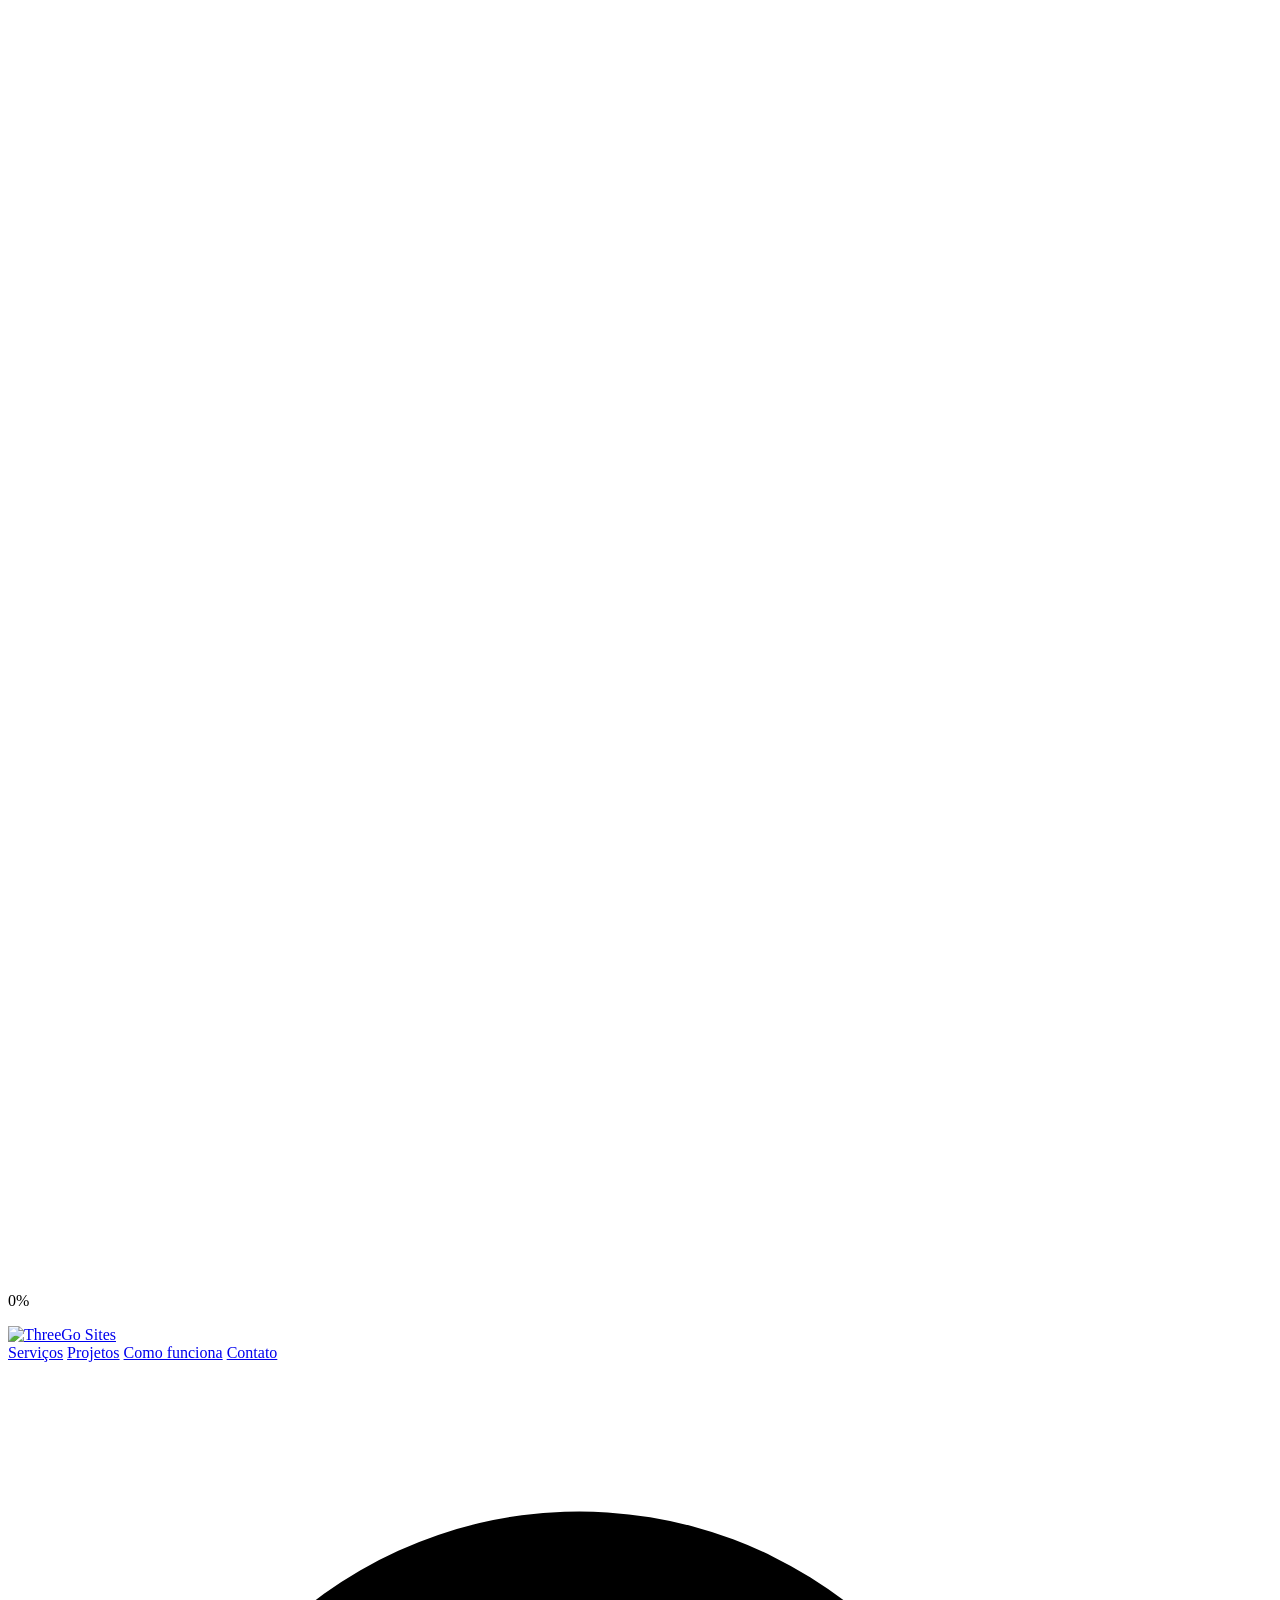
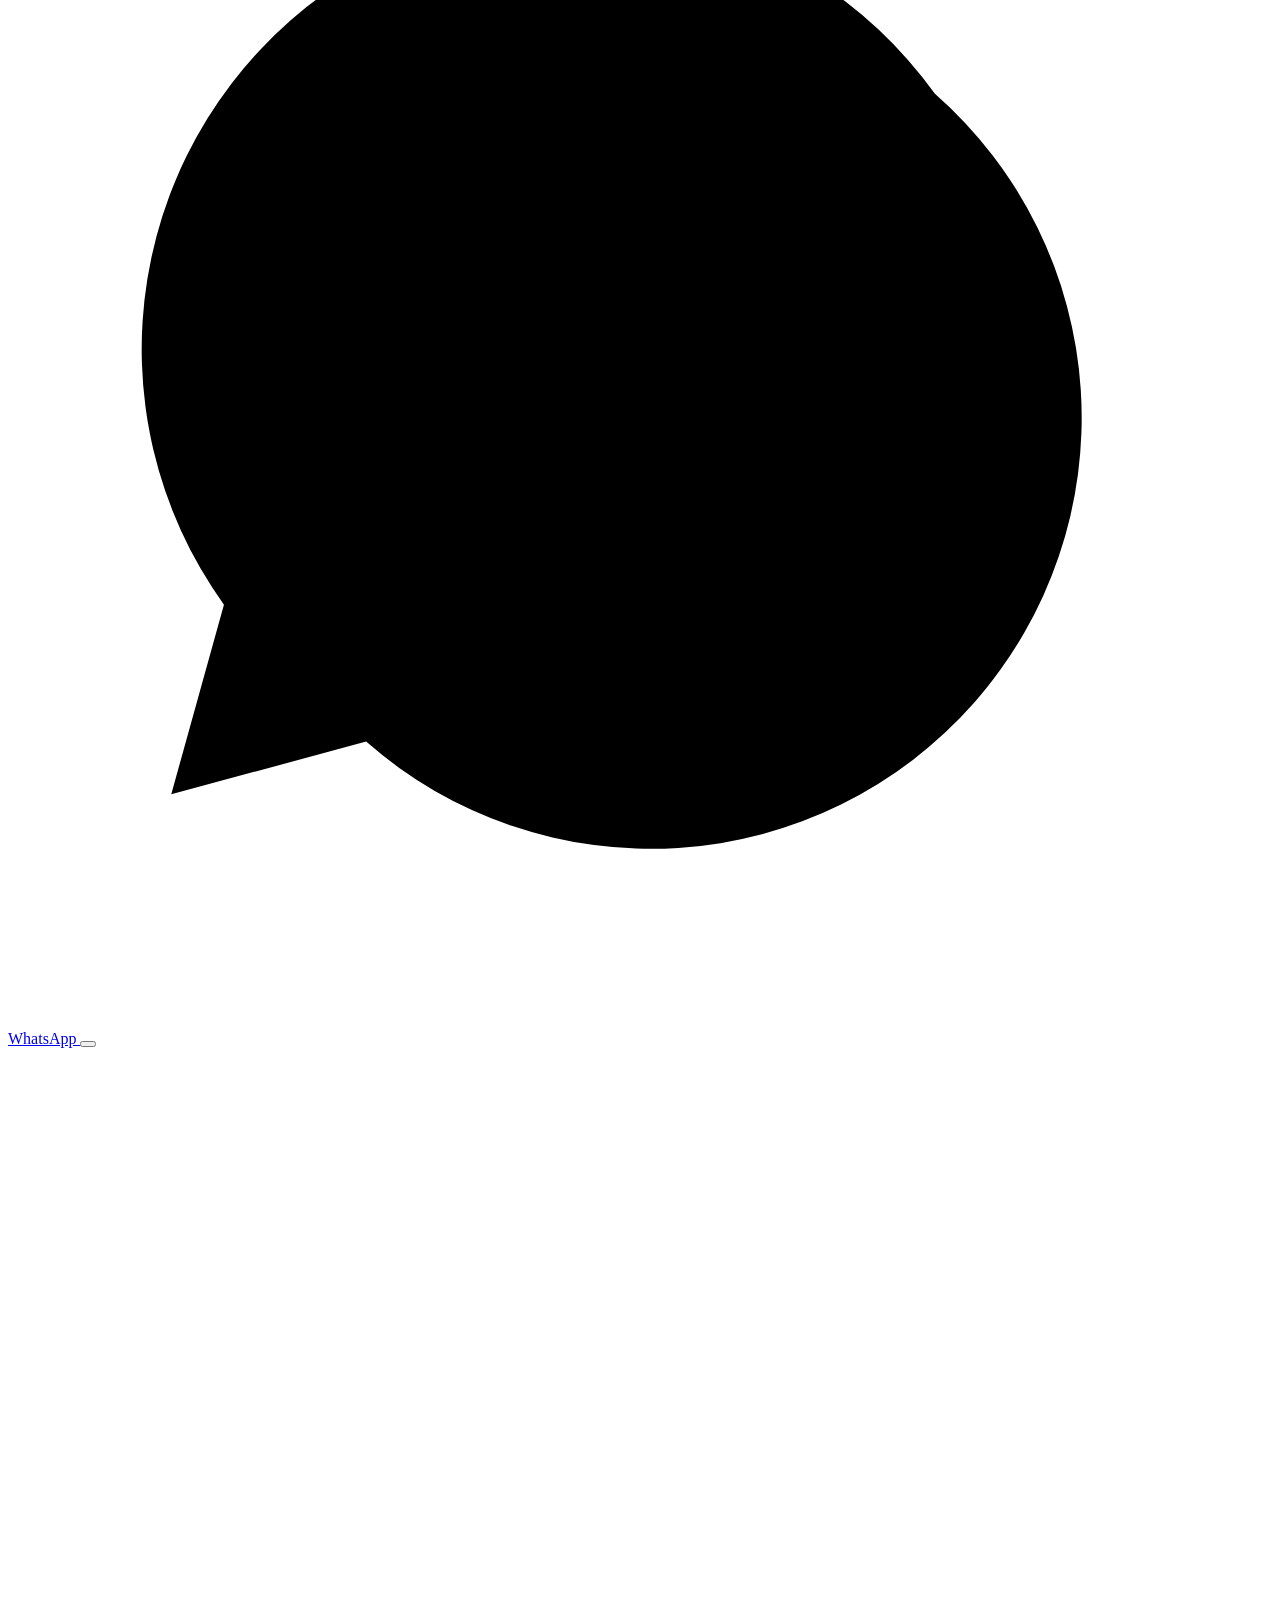
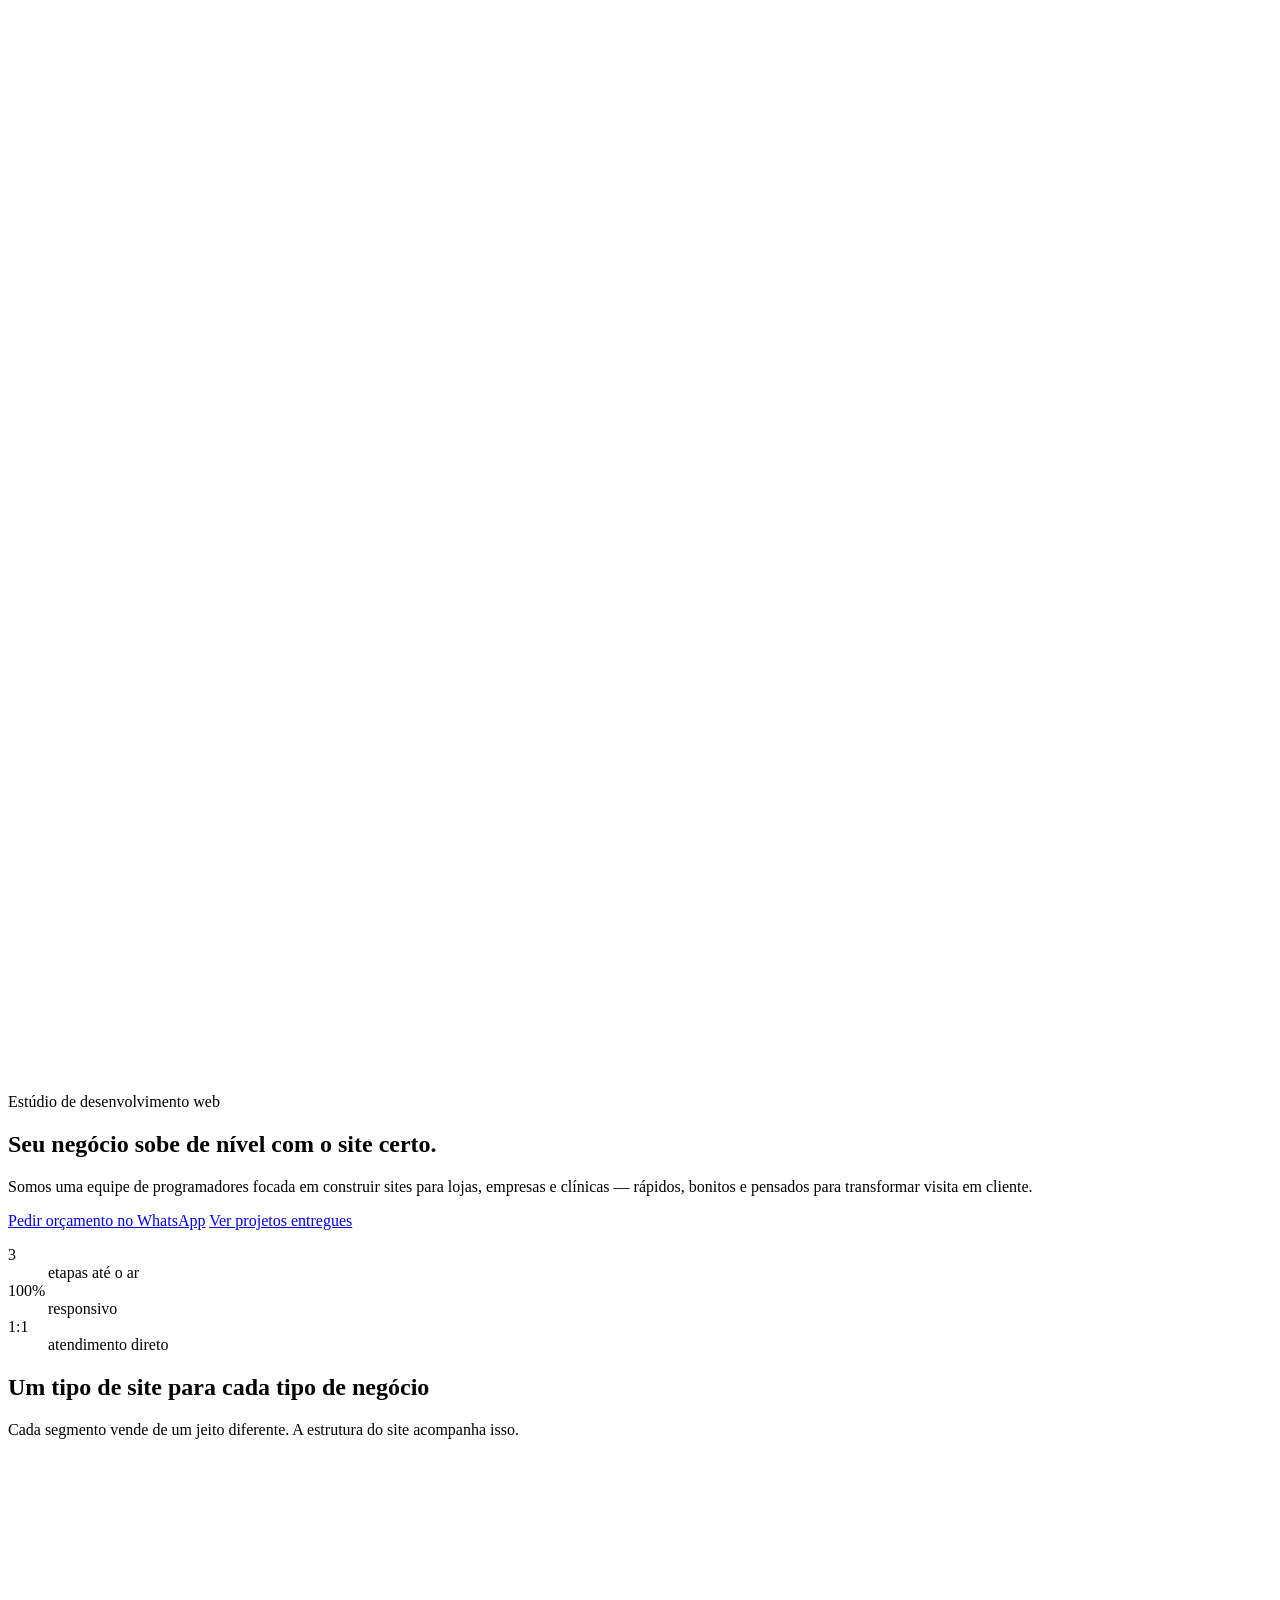
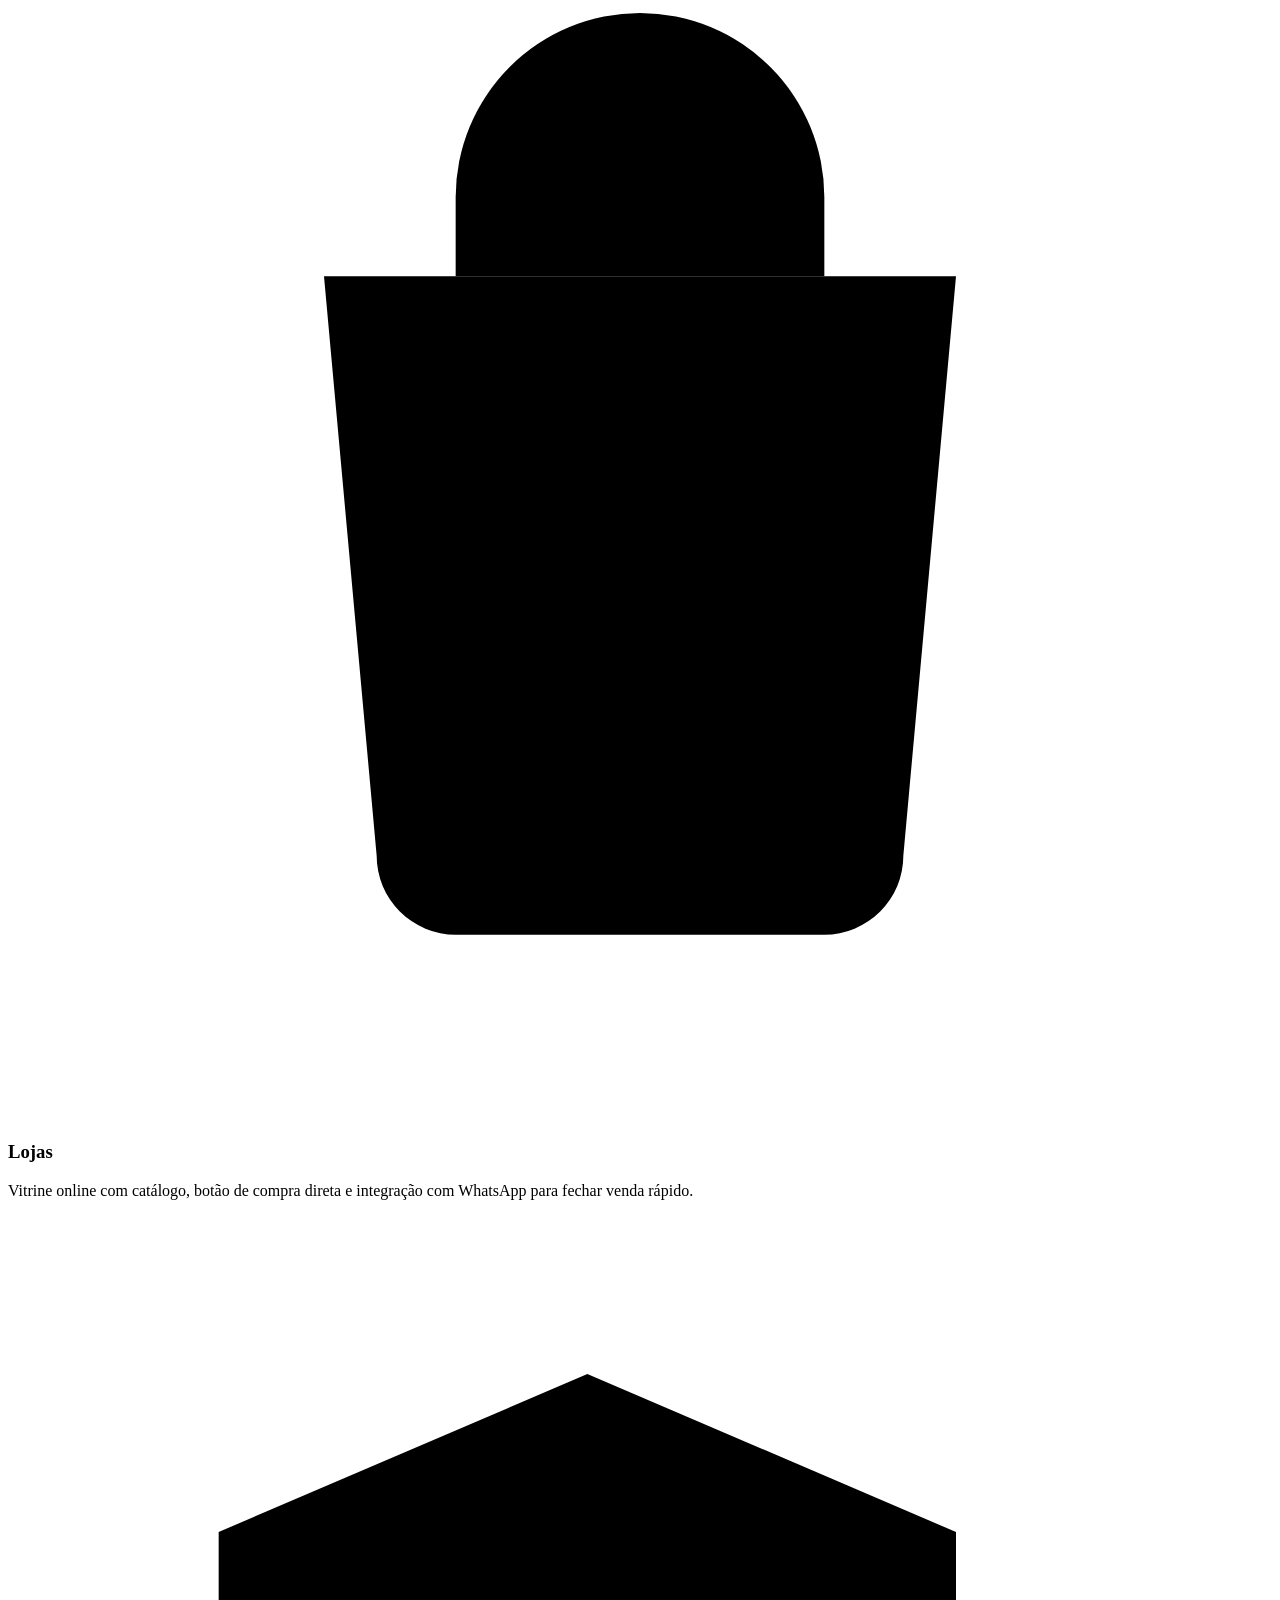
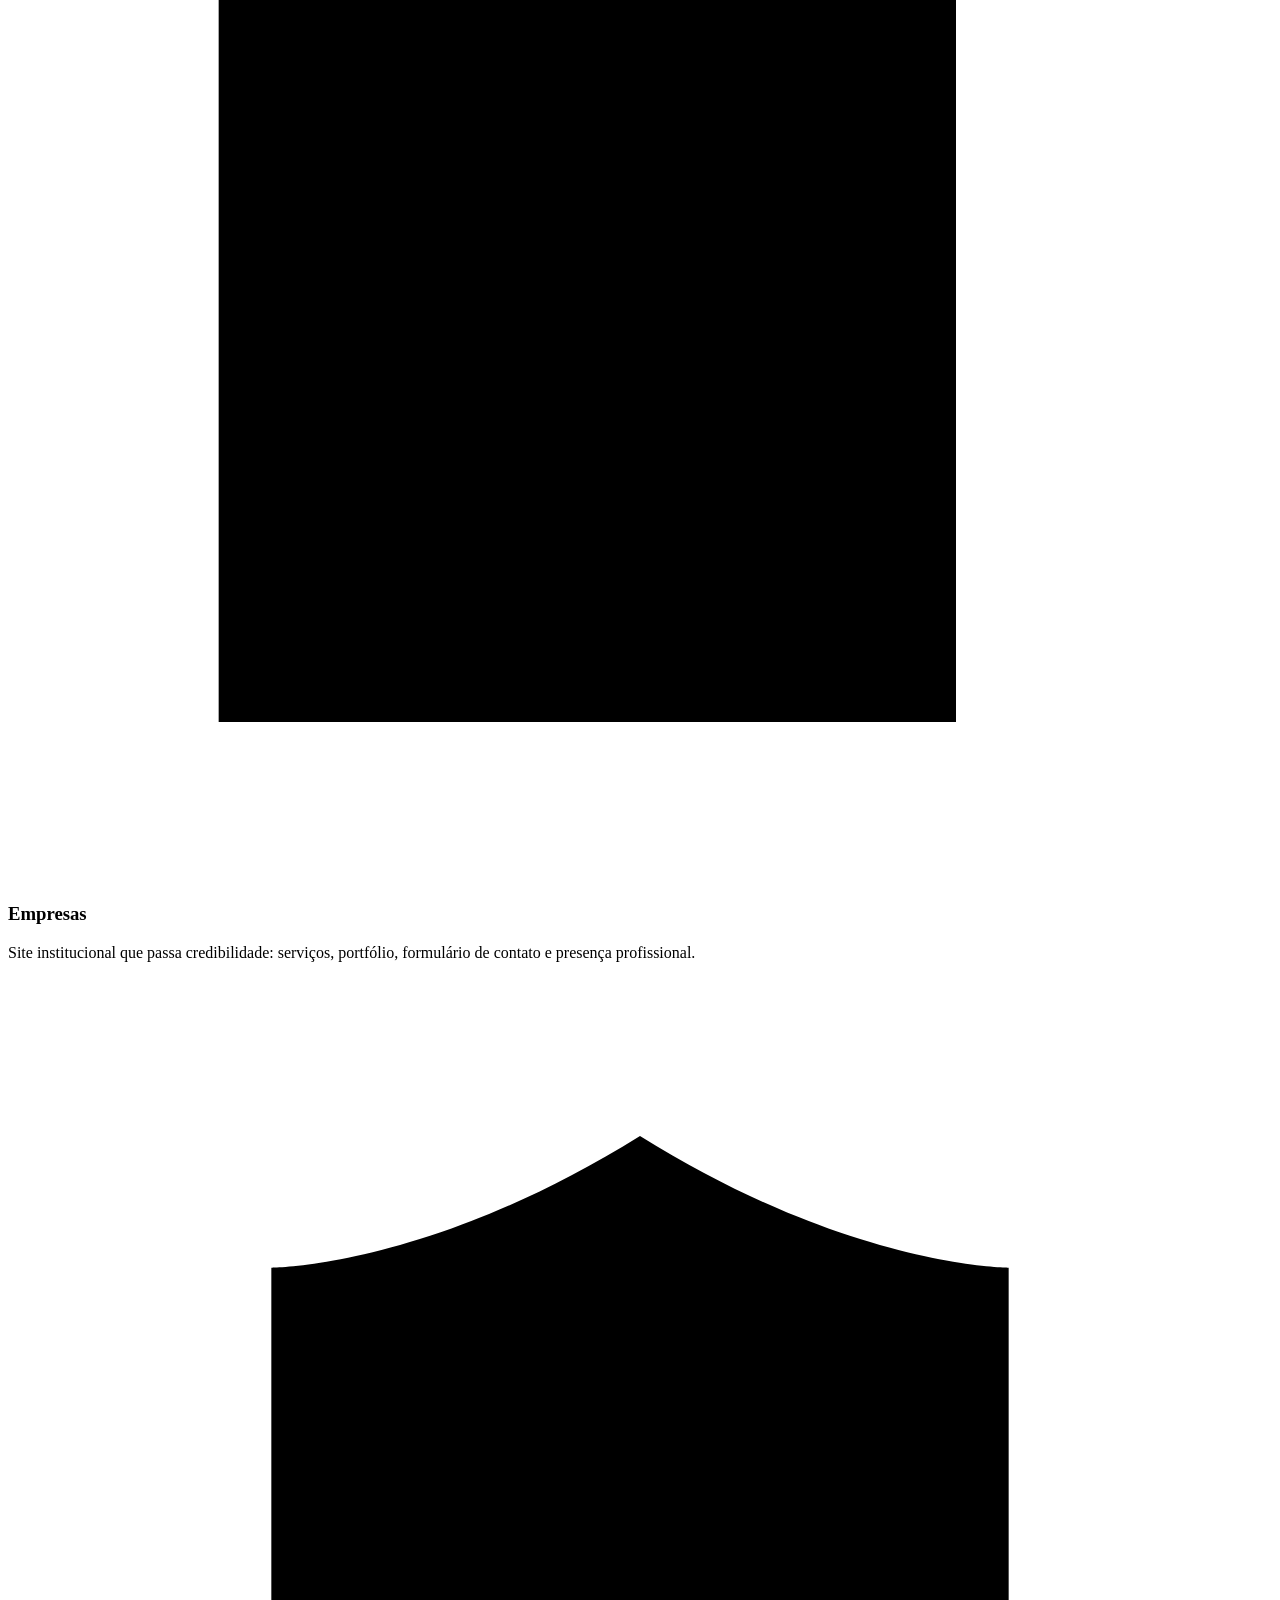
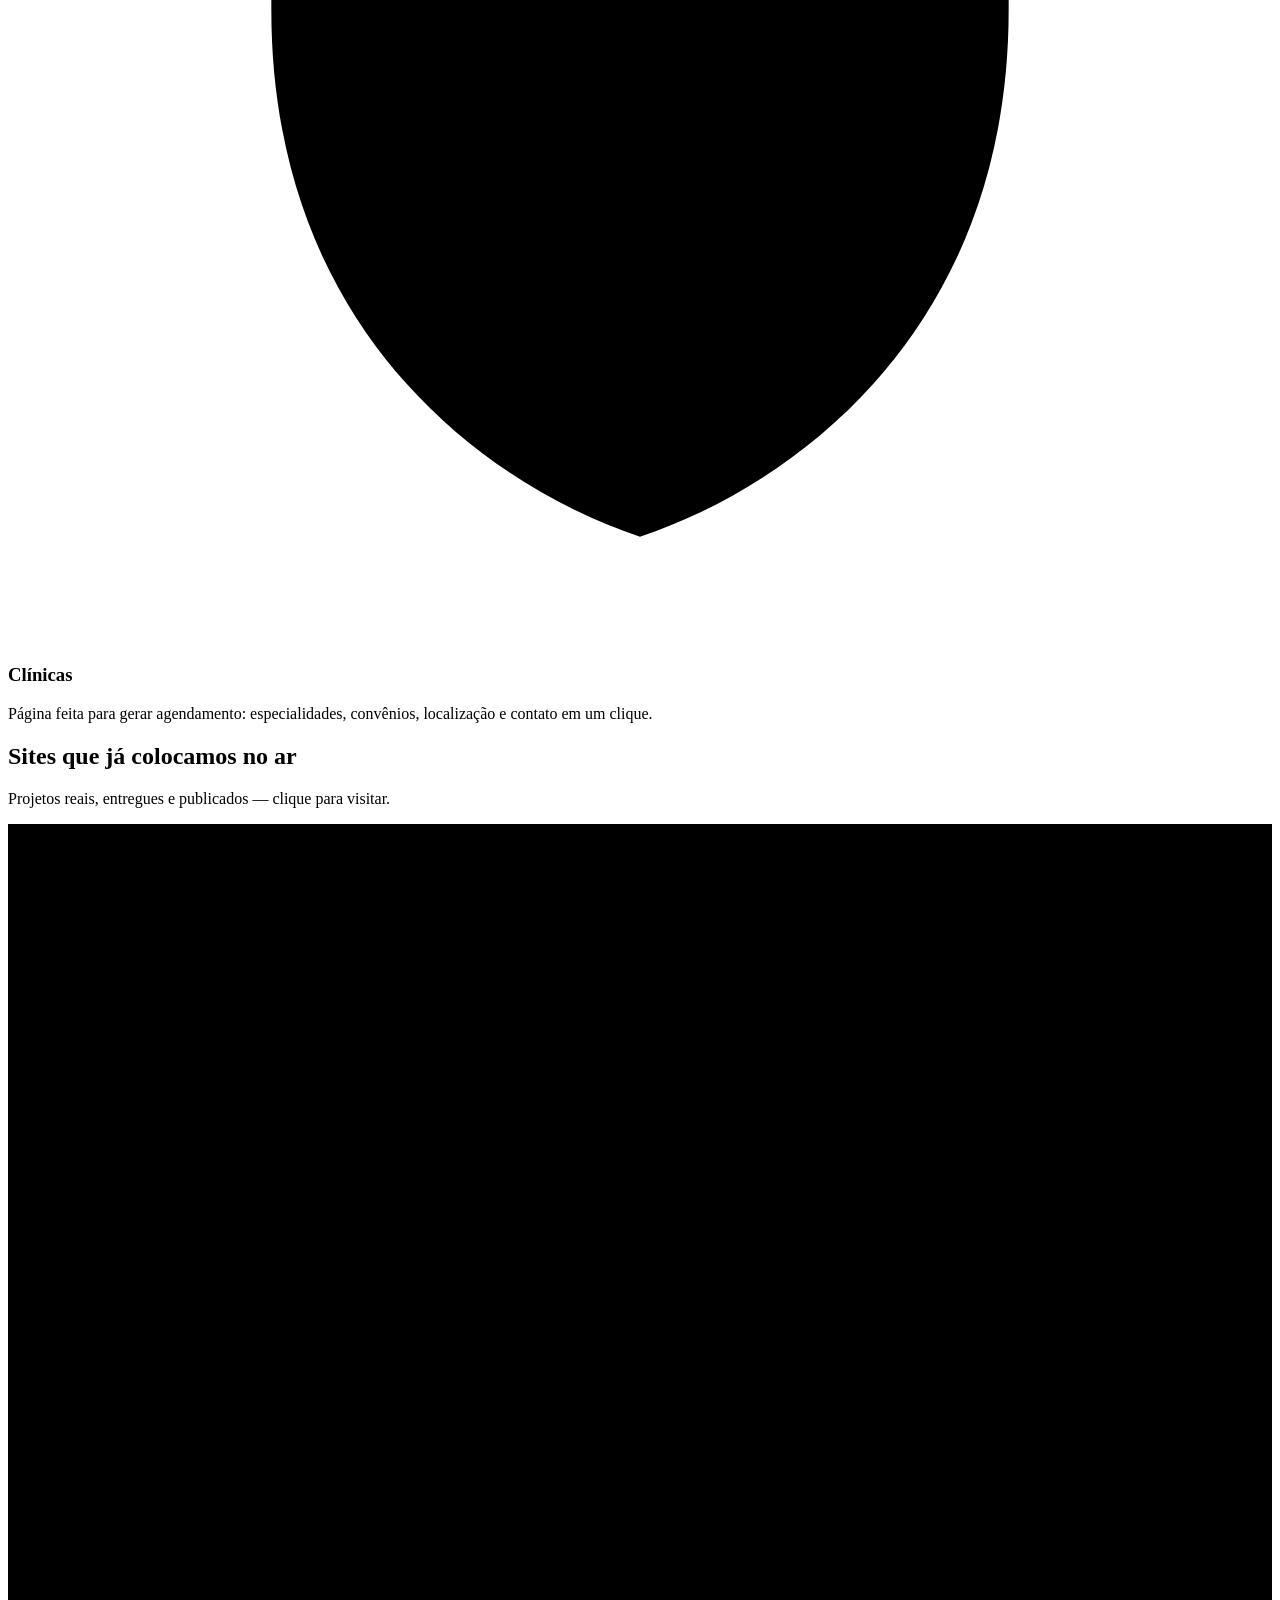
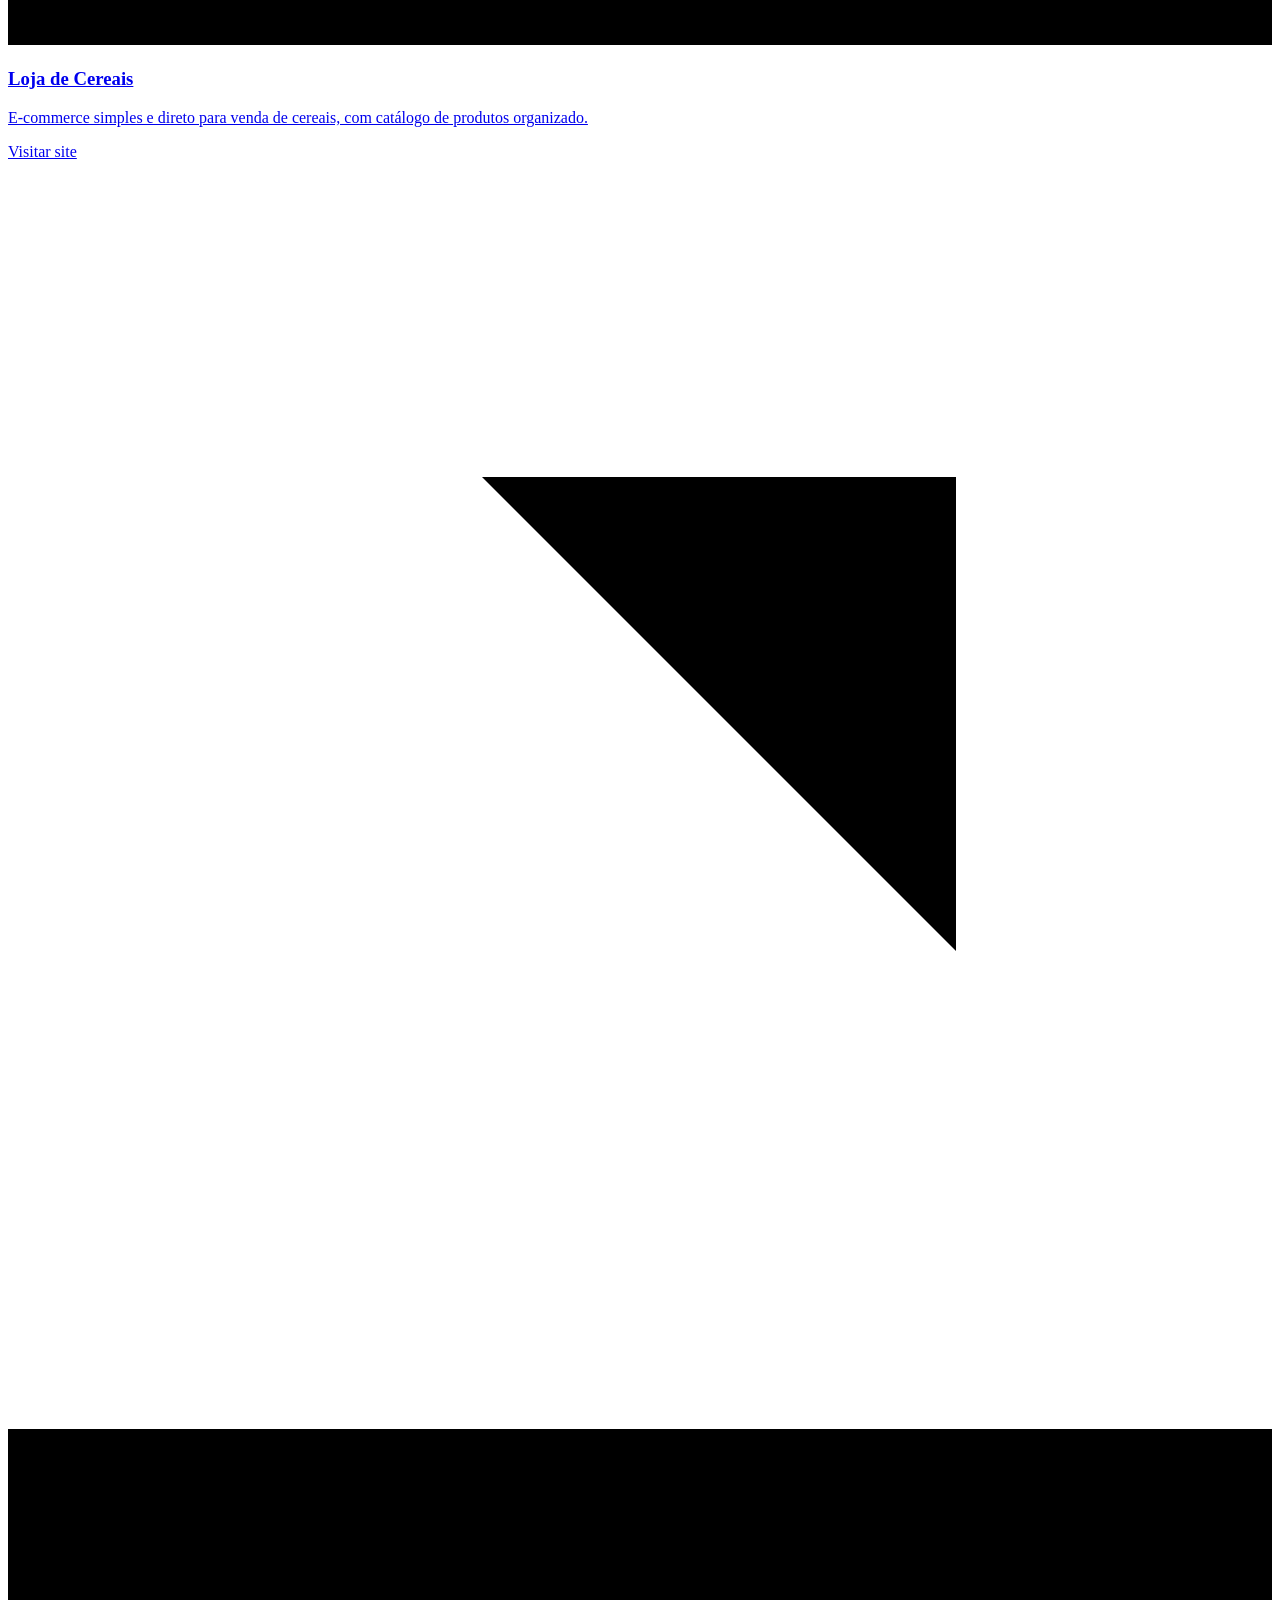
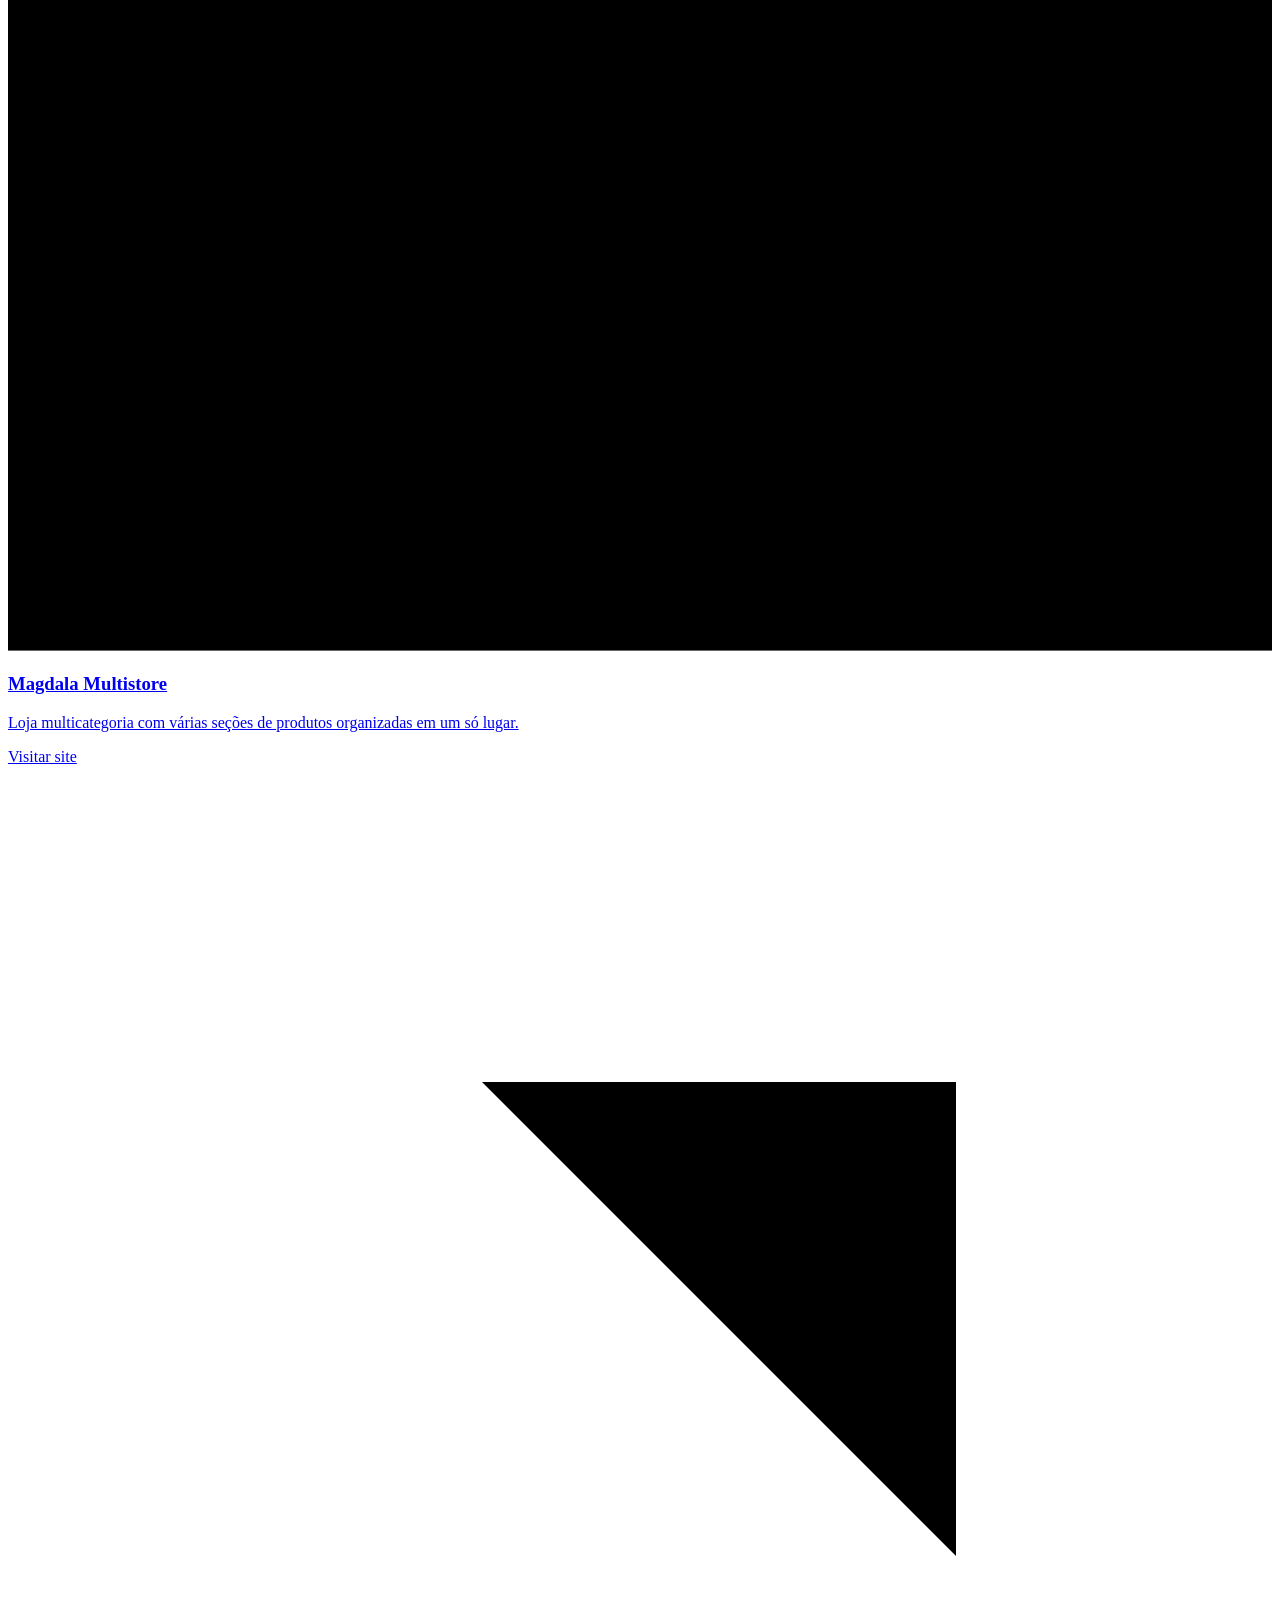
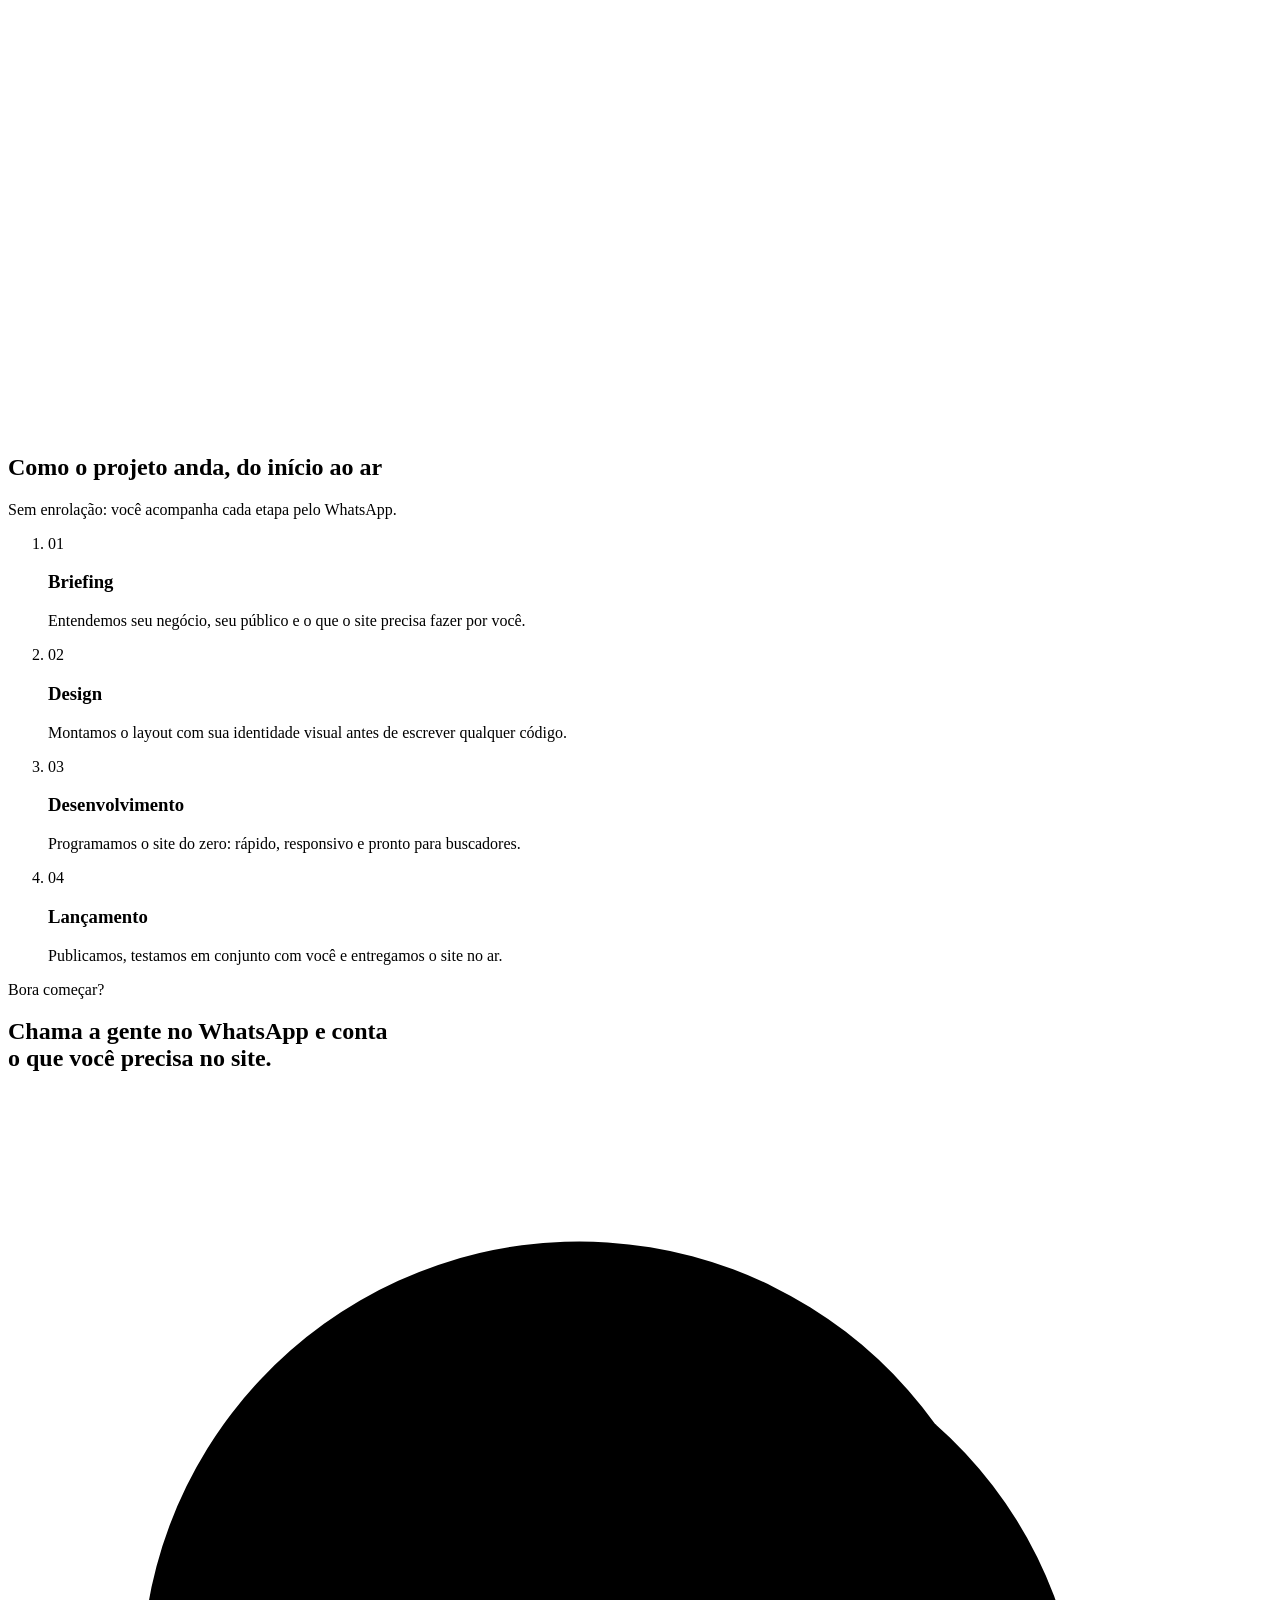
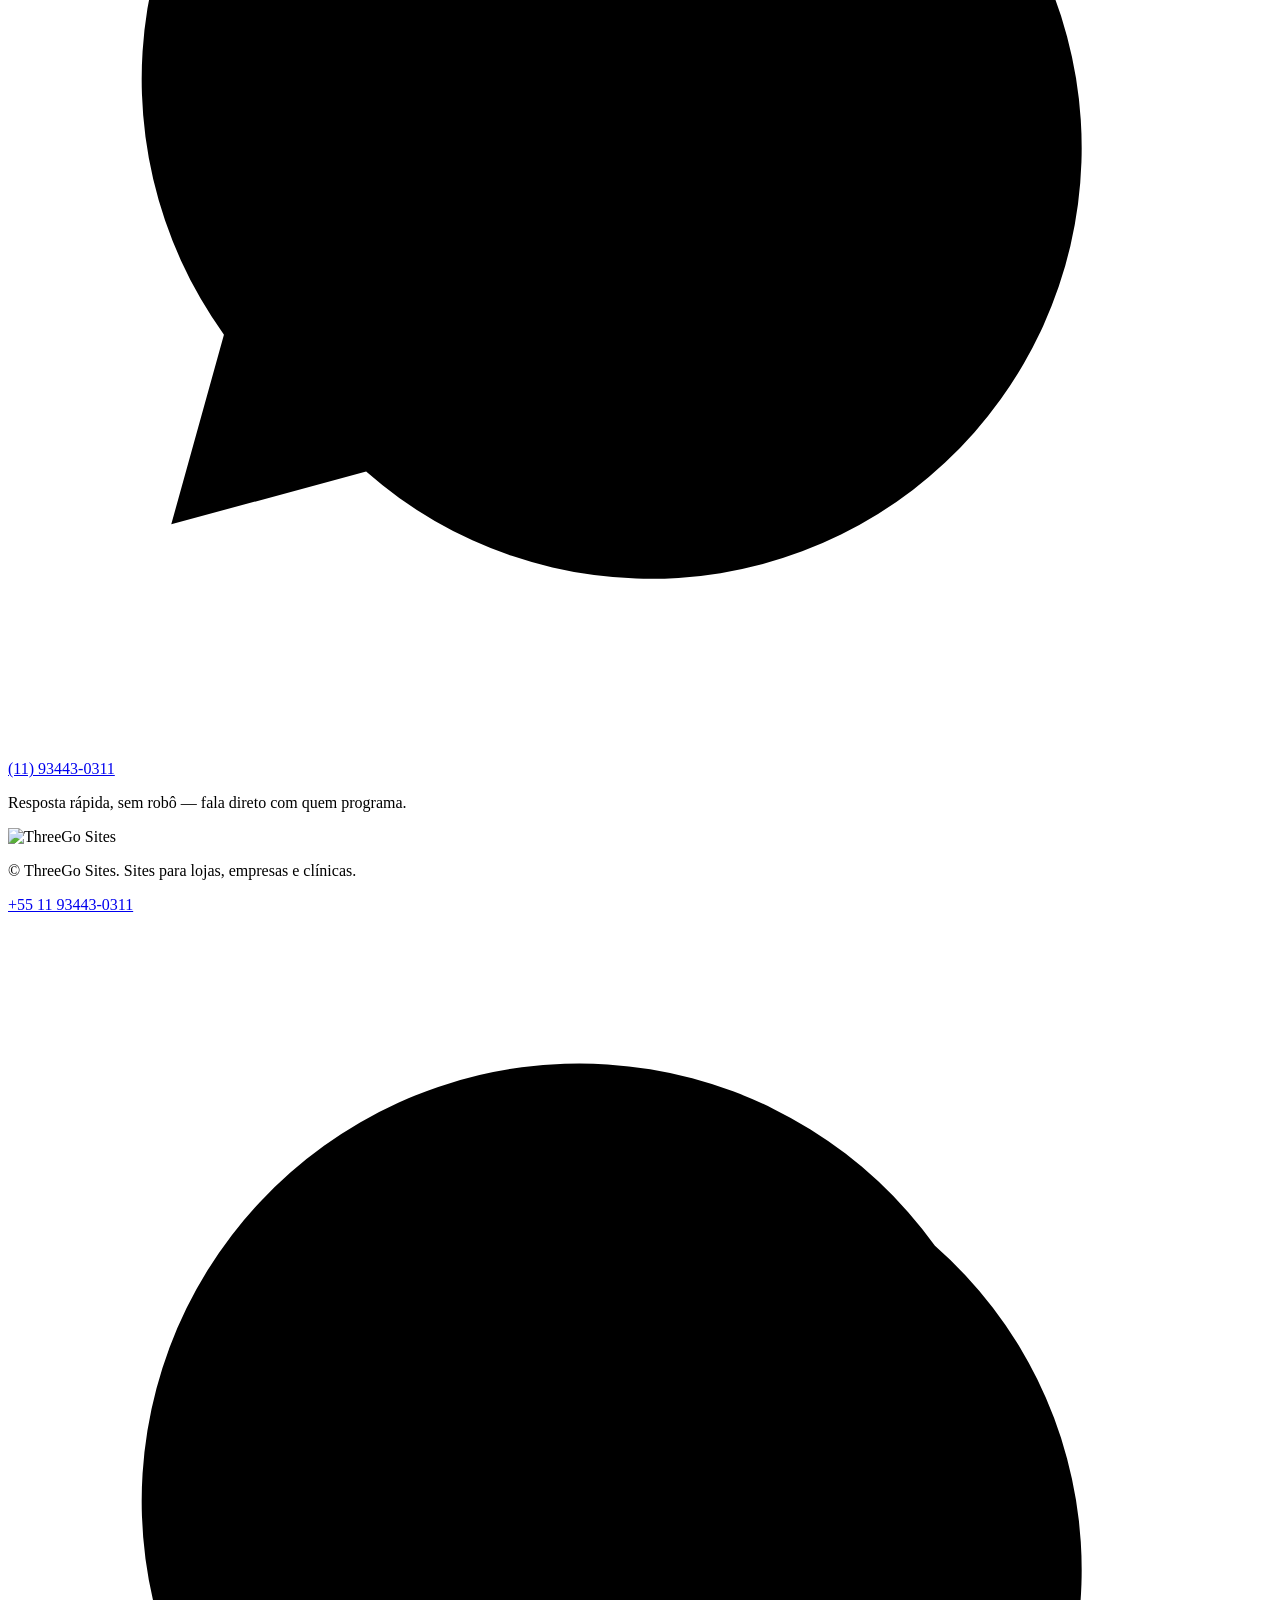
==== index.html @ 3af7e5cd "Rename index (1).html to index.html" ====
<!DOCTYPE html>
<html lang="pt-BR">
<head>
<meta charset="UTF-8">
<meta name="viewport" content="width=device-width, initial-scale=1.0">
<title>ThreeGo Sites — Sites que fazem seu negócio subir</title>
<meta name="description" content="ThreeGo Sites cria sites para lojas, empresas e clínicas. Design rápido, moderno e feito para vender. Fale com a gente no WhatsApp.">
<link rel="icon" type="image/png" href="assets/logo.png">
<link rel="preconnect" href="https://fonts.googleapis.com">
<link rel="preconnect" href="https://fonts.gstatic.com" crossorigin>
<link href="https://fonts.googleapis.com/css2?family=Archivo:wght@500;700;900&family=IBM+Plex+Sans:wght@400;500;600&display=swap" rel="stylesheet">
<link rel="stylesheet" href="style.css">
</head>
<body>

<!-- ===================== LOADER ===================== -->
<div id="loader" aria-hidden="true">
  <div class="loader-mark">
    <svg viewBox="0 0 120 120" class="loader-arrows">
      <path class="la la-1" d="M20 100 C 30 70, 50 70, 60 55" fill="none" stroke-linecap="round"/>
      <path class="la-head la-1h" d="M52 40 L68 40 L68 56" fill="none" stroke-linecap="round" stroke-linejoin="round"/>
      <path class="la la-2" d="M35 100 C 45 78, 62 78, 74 62" fill="none" stroke-linecap="round"/>
      <path class="la-head la-2h" d="M66 48 L82 48 L82 64" fill="none" stroke-linecap="round" stroke-linejoin="round"/>
      <path class="la la-3" d="M50 100 C 58 85, 74 85, 88 68" fill="none" stroke-linecap="round"/>
      <path class="la-head la-3h" d="M78 55 L96 55 L96 71" fill="none" stroke-linecap="round" stroke-linejoin="round"/>
    </svg>
  </div>
  <div class="loader-bar-track" role="progressbar" aria-valuemin="0" aria-valuemax="100" aria-label="Carregando site">
    <div class="loader-bar-fill" id="loaderFill"></div>
  </div>
  <p class="loader-pct" id="loaderPct">0%</p>
</div>

<!-- top scroll-progress hairline -->
<div class="scroll-progress" id="scrollProgress"></div>

<!-- ===================== HEADER ===================== -->
<header id="siteHeader" class="site-header">
  <div class="wrap header-inner">
    <a href="#top" class="brand">
      <img src="assets/logo.png" alt="ThreeGo Sites" class="brand-mark">
    </a>
    <nav class="main-nav" id="mainNav">
      <a href="#servicos">Serviços</a>
      <a href="#portfolio">Projetos</a>
      <a href="#processo">Como funciona</a>
      <a href="#contato">Contato</a>
    </nav>
    <a class="btn btn-whats btn-header" href="https://wa.me/5511934430311?text=Ol%C3%A1%2C%20vim%20pelo%20site%20da%20ThreeGo%20Sites%20e%20quero%20fazer%20um%20or%C3%A7amento!" target="_blank" rel="noopener">
      <svg viewBox="0 0 24 24" class="ico-whats"><path d="M17.6 6.3A8 8 0 0 0 4.1 16l-1 3.6 3.7-1A8 8 0 1 0 17.6 6.3Z"/></svg>
      WhatsApp
    </a>
    <button class="nav-toggle" id="navToggle" aria-label="Abrir menu" aria-expanded="false">
      <span></span><span></span><span></span>
    </button>
  </div>
</header>

<main id="top">

  <!-- ===================== HERO ===================== -->
  <section class="hero">
    <svg class="hero-bg-arrows" viewBox="0 0 700 900" preserveAspectRatio="xMaxYMid slice" aria-hidden="true">
      <path class="hbg hbg-g1" d="M60 850 C 160 700, 260 700, 340 560" fill="none" stroke-linecap="round"/>
      <path class="hbg-head hbg-g1h" d="M300 470 L400 470 L400 570" fill="none" stroke-linecap="round" stroke-linejoin="round"/>
      <path class="hbg hbg-g2" d="M140 850 C 240 730, 330 730, 420 600" fill="none" stroke-linecap="round"/>
      <path class="hbg-head hbg-g2h" d="M385 505 L480 505 L480 600" fill="none" stroke-linecap="round" stroke-linejoin="round"/>
      <path class="hbg hbg-k" d="M230 850 C 320 760, 400 760, 480 650" fill="none" stroke-linecap="round"/>
      <path class="hbg-head hbg-kh" d="M450 570 L545 570 L545 665" fill="none" stroke-linecap="round" stroke-linejoin="round"/>
    </svg>

    <div class="wrap hero-inner">
      <p class="eyebrow reveal" data-reveal>Estúdio de desenvolvimento web</p>
      <h1 class="hero-title">
        <span class="reveal" data-reveal>Seu negócio</span>
        <span class="reveal" data-reveal>sobe de nível</span>
        <span class="reveal hero-title-accent" data-reveal>com o site certo.</span>
      </h1>
      <p class="hero-lede reveal" data-reveal>
        Somos uma equipe de programadores focada em construir sites para lojas, empresas
        e clínicas — rápidos, bonitos e pensados para transformar visita em cliente.
      </p>
      <div class="hero-actions reveal" data-reveal>
        <a class="btn btn-primary" href="https://wa.me/5511934430311?text=Ol%C3%A1%2C%20quero%20um%20or%C3%A7amento%20de%20site!" target="_blank" rel="noopener">Pedir orçamento no WhatsApp</a>
        <a class="btn btn-ghost" href="#portfolio">Ver projetos entregues</a>
      </div>

      <dl class="hero-stats reveal" data-reveal>
        <div><dt>3</dt><dd>etapas até o ar</dd></div>
        <div><dt>100%</dt><dd>responsivo</dd></div>
        <div><dt>1:1</dt><dd>atendimento direto</dd></div>
      </dl>
    </div>
  </section>

  <!-- ===================== SERVIÇOS ===================== -->
  <section class="services" id="servicos">
    <div class="wrap">
      <div class="section-head">
        <h2 data-reveal>Um tipo de site para cada tipo de negócio</h2>
        <p data-reveal>Cada segmento vende de um jeito diferente. A estrutura do site acompanha isso.</p>
      </div>

      <div class="service-grid">
        <article class="service-card" data-reveal>
          <div class="service-ico" aria-hidden="true">
            <svg viewBox="0 0 48 48"><path d="M12 16h24l-2 22a3 3 0 0 1-3 3H17a3 3 0 0 1-3-3L12 16Z"/><path d="M17 16v-3a7 7 0 0 1 14 0v3"/></svg>
          </div>
          <h3>Lojas</h3>
          <p>Vitrine online com catálogo, botão de compra direta e integração com WhatsApp para fechar venda rápido.</p>
        </article>

        <article class="service-card" data-reveal>
          <div class="service-ico" aria-hidden="true">
            <svg viewBox="0 0 48 48"><path d="M8 42V12l14-6 14 6v30"/><path d="M8 42h32"/><path d="M18 42V26h8v16"/><path d="M30 20h4M30 28h4M14 20h4M14 28h4"/></svg>
          </div>
          <h3>Empresas</h3>
          <p>Site institucional que passa credibilidade: serviços, portfólio, formulário de contato e presença profissional.</p>
        </article>

        <article class="service-card" data-reveal>
          <div class="service-ico" aria-hidden="true">
            <svg viewBox="0 0 48 48"><path d="M24 6c8 5 14 5 14 5v13c0 12-8 18-14 20-6-2-14-8-14-20V11s6 0 14-5Z"/><path d="M24 18v12M18 24h12"/></svg>
          </div>
          <h3>Clínicas</h3>
          <p>Página feita para gerar agendamento: especialidades, convênios, localização e contato em um clique.</p>
        </article>
      </div>
    </div>
  </section>

  <!-- ===================== PORTFÓLIO ===================== -->
  <section class="portfolio" id="portfolio">
    <div class="wrap">
      <div class="section-head section-head-light">
        <h2 data-reveal>Sites que já colocamos no ar</h2>
        <p data-reveal>Projetos reais, entregues e publicados — clique para visitar.</p>
      </div>

      <div class="portfolio-grid">

        <a class="project-card" data-reveal data-lazy-shot
           href="https://queirugaricardo-droid.github.io/loja-de-cereais/" target="_blank" rel="noopener">
          <div class="project-shot" data-tone="cereais">
            <div class="shot-skeleton"><span></span><span></span><span></span></div>
            <div class="shot-art" aria-hidden="true">
              <svg viewBox="0 0 200 130"><rect x="0" y="0" width="200" height="130" class="shot-bg"/>
                <rect x="20" y="20" width="70" height="12" class="shot-block"/>
                <rect x="20" y="42" width="160" height="60" rx="4" class="shot-block-soft"/>
                <circle cx="55" cy="72" r="18" class="shot-dot"/>
                <circle cx="100" cy="72" r="18" class="shot-dot"/>
                <circle cx="145" cy="72" r="18" class="shot-dot"/>
              </svg>
            </div>
          </div>
          <div class="project-info">
            <h3>Loja de Cereais</h3>
            <p>E-commerce simples e direto para venda de cereais, com catálogo de produtos organizado.</p>
            <span class="project-link">Visitar site <svg viewBox="0 0 16 16" class="ico-arrow"><path d="M4 12 12 4M6 4h6v6"/></svg></span>
          </div>
        </a>

        <a class="project-card" data-reveal data-lazy-shot
           href="https://seu-dominio.github.io/magdala-multistore/" target="_blank" rel="noopener">
          <div class="project-shot" data-tone="magdala">
            <div class="shot-skeleton"><span></span><span></span><span></span></div>
            <div class="shot-art" aria-hidden="true">
              <svg viewBox="0 0 200 130"><rect x="0" y="0" width="200" height="130" class="shot-bg"/>
                <rect x="20" y="18" width="90" height="10" class="shot-block"/>
                <rect x="20" y="38" width="45" height="34" rx="4" class="shot-block-soft"/>
                <rect x="72" y="38" width="45" height="34" rx="4" class="shot-block-soft"/>
                <rect x="124" y="38" width="56" height="34" rx="4" class="shot-block-soft"/>
                <rect x="20" y="80" width="160" height="20" rx="4" class="shot-block-soft"/>
              </svg>
            </div>
          </div>
          <div class="project-info">
            <h3>Magdala Multistore</h3>
            <p>Loja multicategoria com várias seções de produtos organizadas em um só lugar.</p>
            <span class="project-link">Visitar site <svg viewBox="0 0 16 16" class="ico-arrow"><path d="M4 12 12 4M6 4h6v6"/></svg></span>
          </div>
        </a>

      </div>
    </div>
  </section>

  <!-- ===================== PROCESSO ===================== -->
  <section class="process" id="processo">
    <div class="wrap">
      <div class="section-head">
        <h2 data-reveal>Como o projeto anda, do início ao ar</h2>
        <p data-reveal>Sem enrolação: você acompanha cada etapa pelo WhatsApp.</p>
      </div>

      <ol class="process-list">
        <li data-reveal>
          <span class="process-num">01</span>
          <div>
            <h3>Briefing</h3>
            <p>Entendemos seu negócio, seu público e o que o site precisa fazer por você.</p>
          </div>
        </li>
        <li data-reveal>
          <span class="process-num">02</span>
          <div>
            <h3>Design</h3>
            <p>Montamos o layout com sua identidade visual antes de escrever qualquer código.</p>
          </div>
        </li>
        <li data-reveal>
          <span class="process-num">03</span>
          <div>
            <h3>Desenvolvimento</h3>
            <p>Programamos o site do zero: rápido, responsivo e pronto para buscadores.</p>
          </div>
        </li>
        <li data-reveal>
          <span class="process-num">04</span>
          <div>
            <h3>Lançamento</h3>
            <p>Publicamos, testamos em conjunto com você e entregamos o site no ar.</p>
          </div>
        </li>
      </ol>
    </div>
  </section>

  <!-- ===================== CONTATO ===================== -->
  <section class="contact" id="contato">
    <div class="wrap contact-inner">
      <p class="eyebrow eyebrow-light" data-reveal>Bora começar?</p>
      <h2 data-reveal>Chama a gente no WhatsApp e conta<br>o que você precisa no site.</h2>
      <a class="btn btn-primary btn-lg" data-reveal
         href="https://wa.me/5511934430311?text=Ol%C3%A1%2C%20quero%20fazer%20um%20site%20com%20a%20ThreeGo%20Sites!" target="_blank" rel="noopener">
        <svg viewBox="0 0 24 24" class="ico-whats"><path d="M17.6 6.3A8 8 0 0 0 4.1 16l-1 3.6 3.7-1A8 8 0 1 0 17.6 6.3Z"/></svg>
        (11) 93443-0311
      </a>
      <p class="contact-note" data-reveal>Resposta rápida, sem robô — fala direto com quem programa.</p>
    </div>
  </section>

</main>

<footer class="site-footer">
  <div class="wrap footer-inner">
    <img src="assets/logo.png" alt="ThreeGo Sites" class="footer-mark">
    <p>© <span id="year"></span> ThreeGo Sites. Sites para lojas, empresas e clínicas.</p>
    <a href="https://wa.me/5511934430311" target="_blank" rel="noopener">+55 11 93443-0311</a>
  </div>
</footer>

<!-- ===================== WHATSAPP FLOAT ===================== -->
<a class="whats-float" id="whatsFloat"
   href="https://wa.me/5511934430311?text=Ol%C3%A1%2C%20vim%20pelo%20site%20e%20quero%20saber%20mais!"
   target="_blank" rel="noopener" aria-label="Falar no WhatsApp">
  <span class="whats-float-ring"></span>
  <svg viewBox="0 0 24 24" class="ico-whats"><path d="M17.6 6.3A8 8 0 0 0 4.1 16l-1 3.6 3.7-1A8 8 0 1 0 17.6 6.3Z"/></svg>
</a>

<script src="script.js"></script>
</body>
</html>
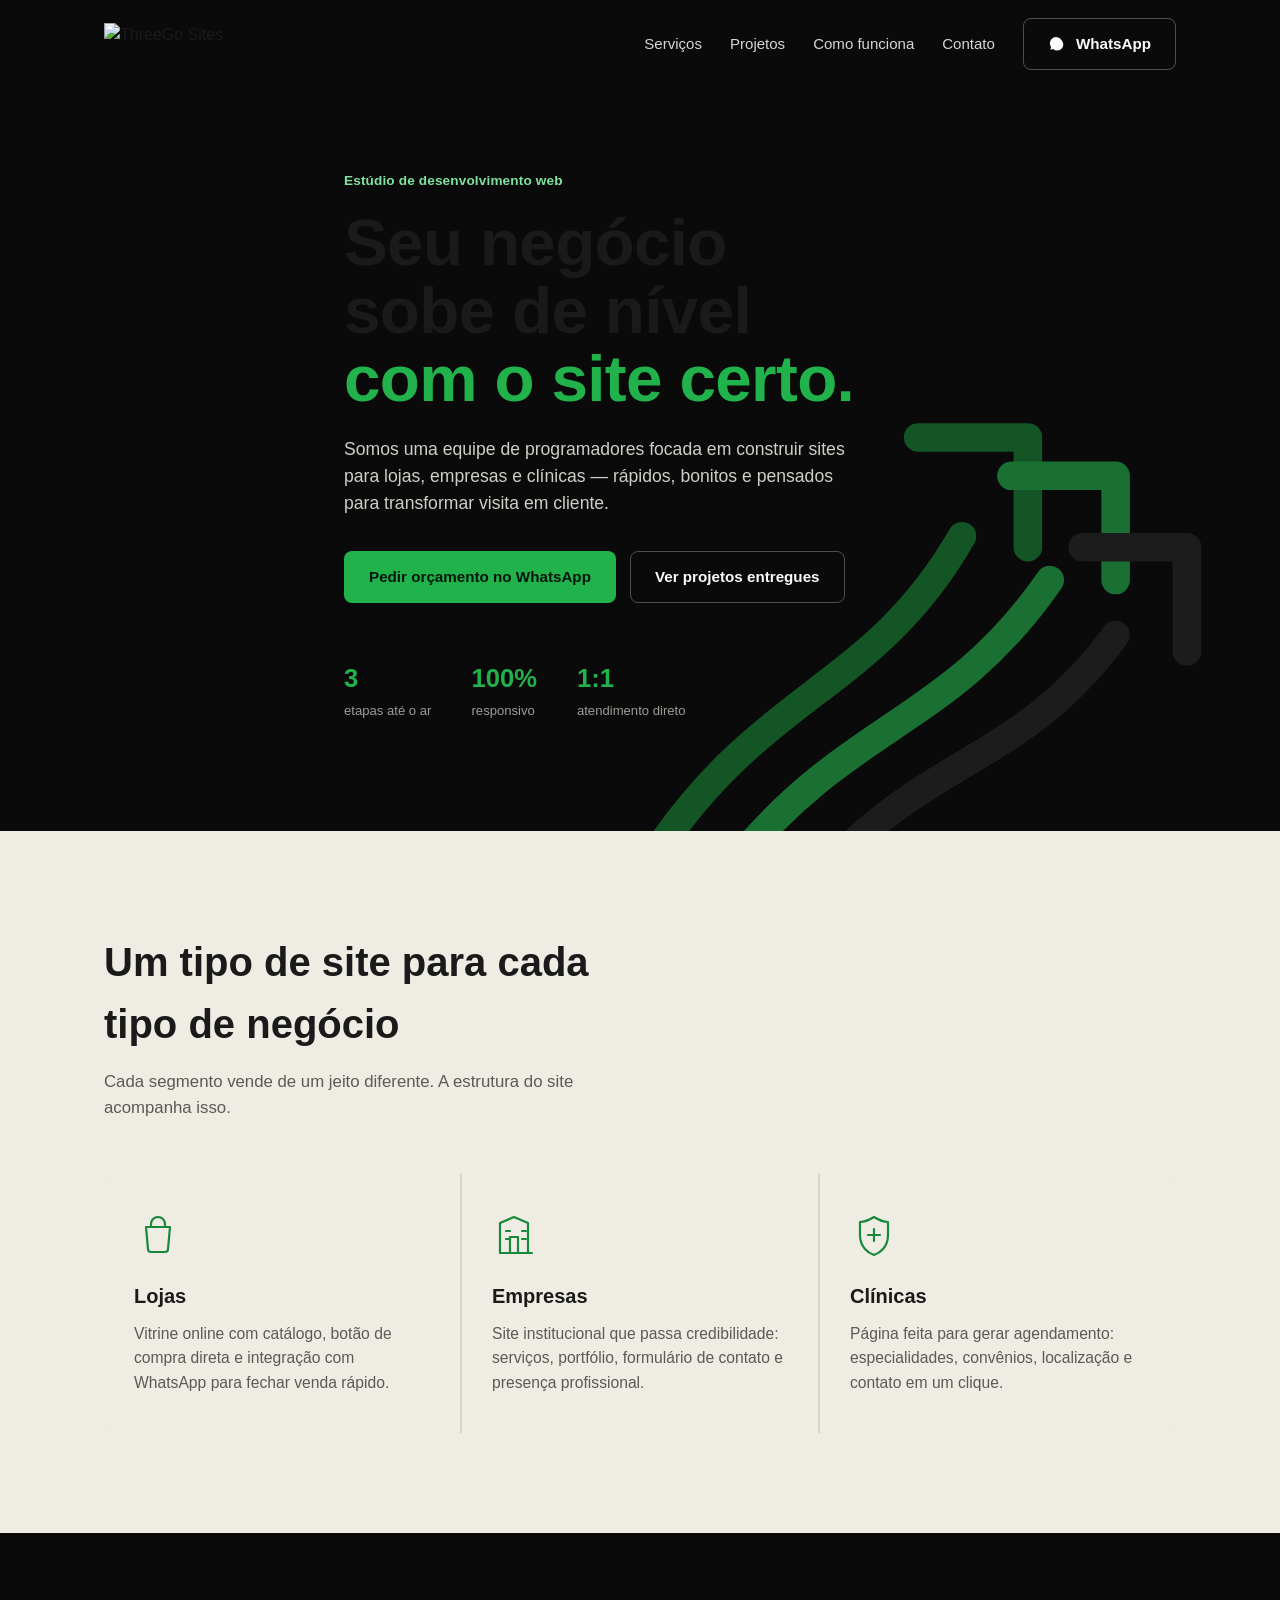
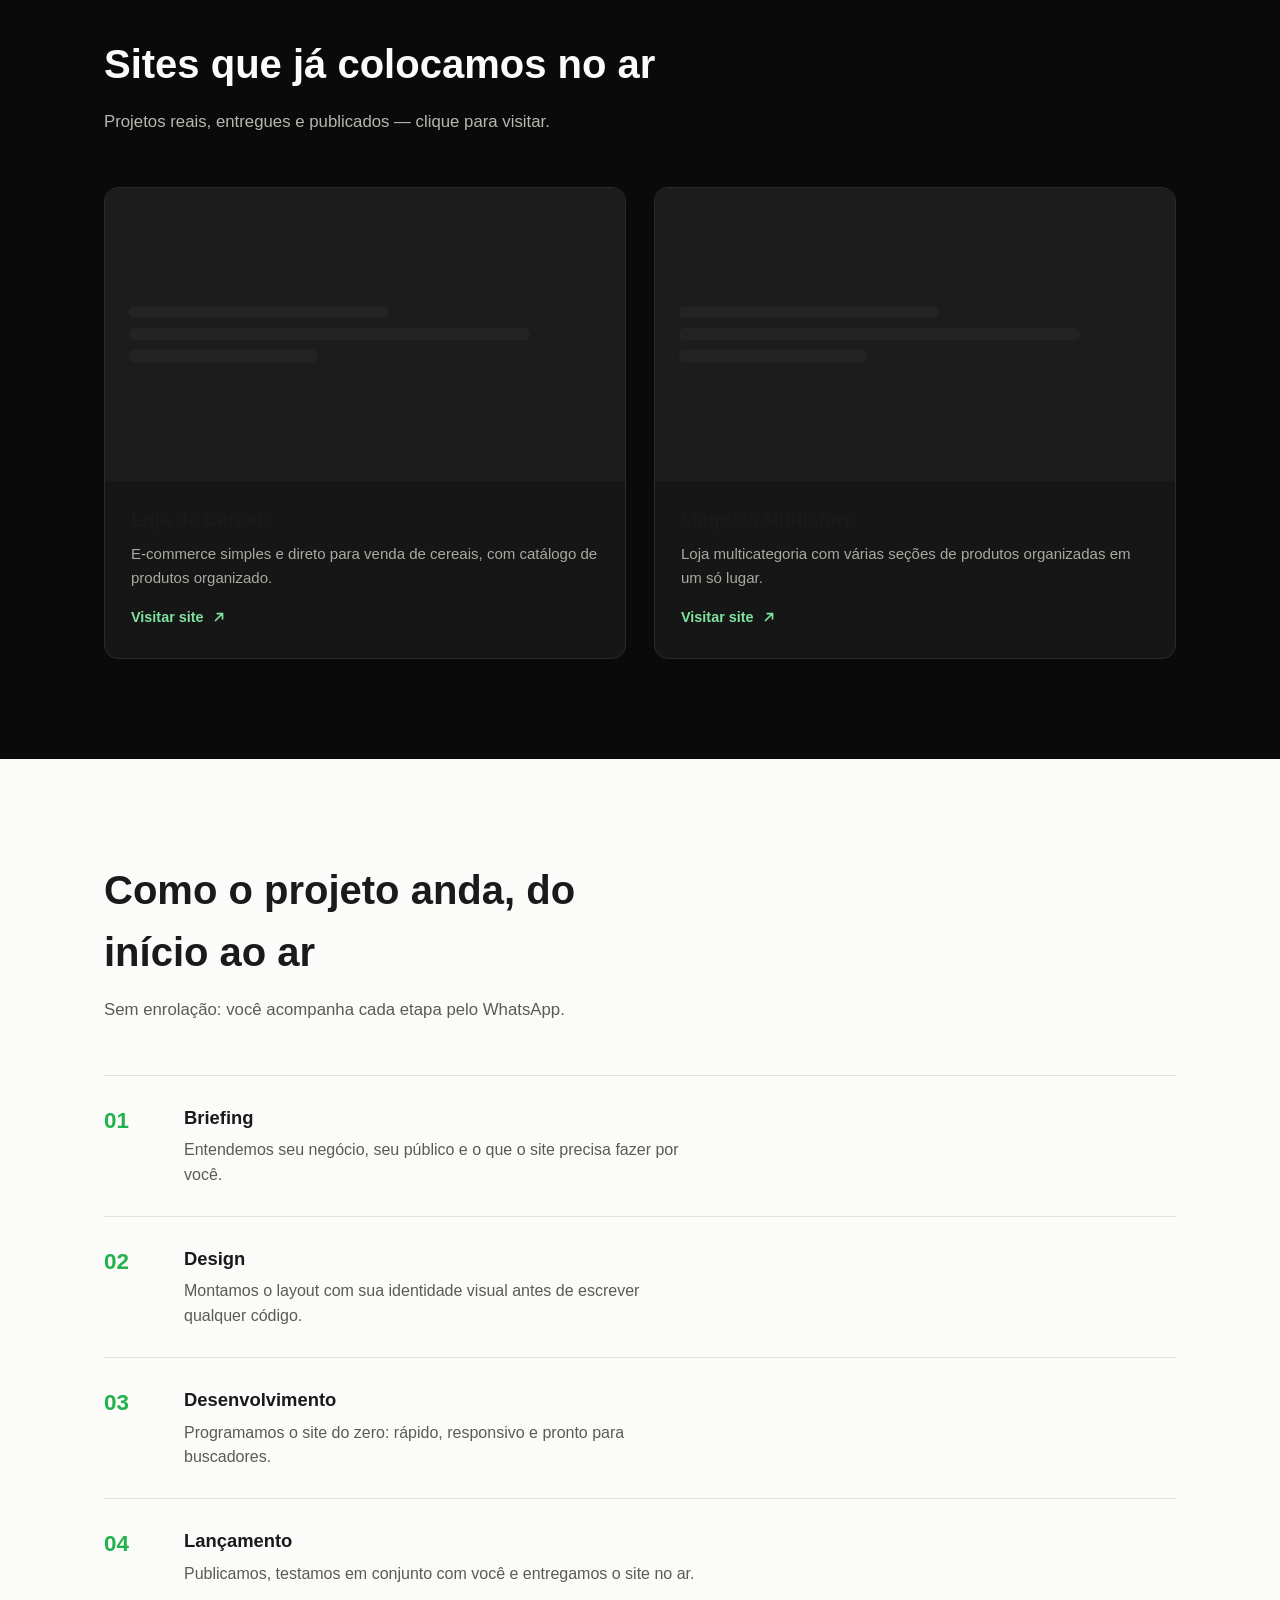
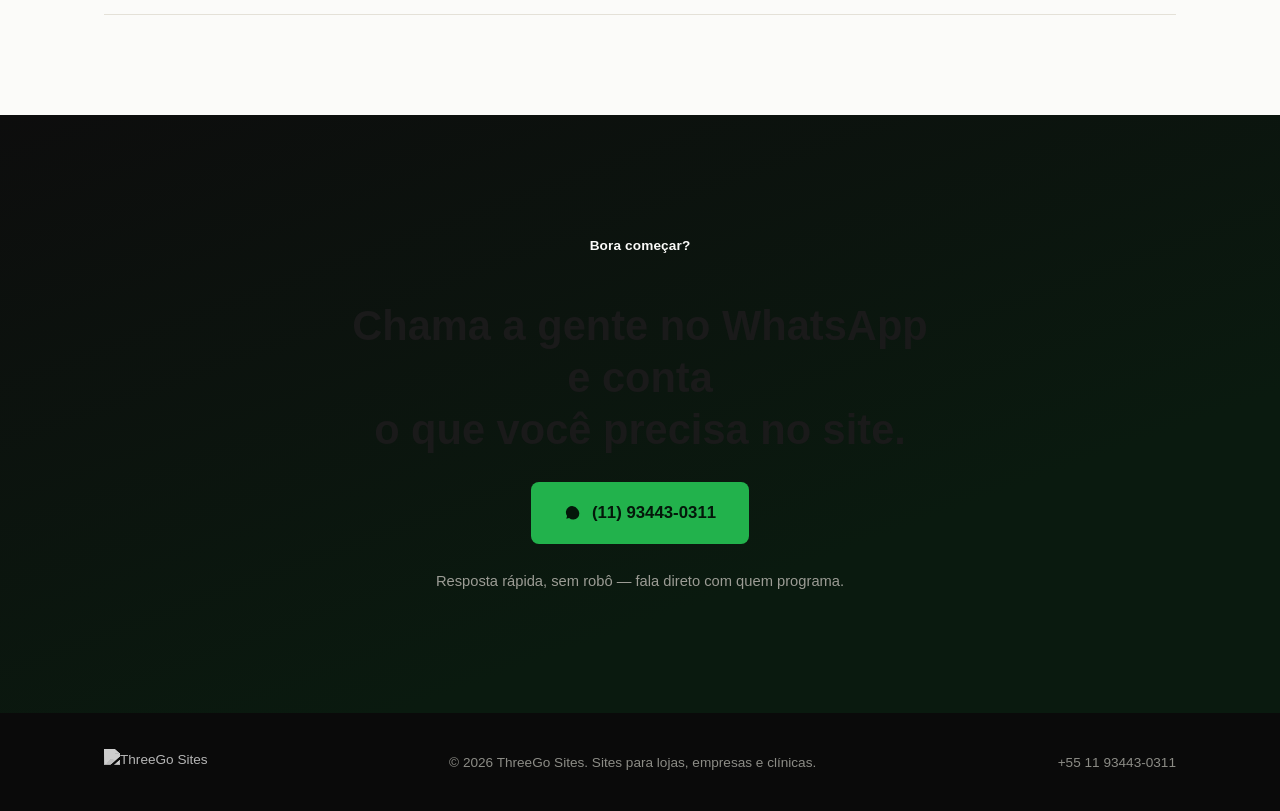
==== commit d9af5889: "Rename index (2).html to index.html" ====
--- a/index.html
+++ b/index.html
@@ -5,7 +5,10 @@
 <meta name="viewport" content="width=device-width, initial-scale=1.0">
 <title>ThreeGo Sites — Sites que fazem seu negócio subir</title>
 <meta name="description" content="ThreeGo Sites cria sites para lojas, empresas e clínicas. Design rápido, moderno e feito para vender. Fale com a gente no WhatsApp.">
-<link rel="icon" type="image/png" href="assets/logo.png">
+<link rel="icon" type="image/png" sizes="32x32" href="assets/favicon-32.png">
+<link rel="icon" type="image/png" sizes="192x192" href="assets/favicon-192.png">
+<link rel="icon" type="image/png" sizes="512x512" href="assets/favicon-512.png">
+<link rel="apple-touch-icon" href="assets/apple-touch-icon.png">
 <link rel="preconnect" href="https://fonts.googleapis.com">
 <link rel="preconnect" href="https://fonts.gstatic.com" crossorigin>
 <link href="https://fonts.googleapis.com/css2?family=Archivo:wght@500;700;900&family=IBM+Plex+Sans:wght@400;500;600&display=swap" rel="stylesheet">
@@ -38,7 +41,7 @@
 <header id="siteHeader" class="site-header">
   <div class="wrap header-inner">
     <a href="#top" class="brand">
-      <img src="assets/logo.png" alt="ThreeGo Sites" class="brand-mark">
+      <img src="assets/logo-transparent-full.png" alt="ThreeGo Sites" class="brand-mark">
     </a>
     <nav class="main-nav" id="mainNav">
       <a href="#servicos">Serviços</a>
@@ -244,7 +247,7 @@
 
 <footer class="site-footer">
   <div class="wrap footer-inner">
-    <img src="assets/logo.png" alt="ThreeGo Sites" class="footer-mark">
+    <img src="assets/logo-transparent-full.png" alt="ThreeGo Sites" class="footer-mark">
     <p>© <span id="year"></span> ThreeGo Sites. Sites para lojas, empresas e clínicas.</p>
     <a href="https://wa.me/5511934430311" target="_blank" rel="noopener">+55 11 93443-0311</a>
   </div>
--- a/style.css
+++ b/style.css
@@ -0,0 +1,378 @@
+/* =========================================================
+   THREEGO SITES — design tokens
+   ========================================================= */
+:root{
+  --black:        #0a0a0a;
+  --near-black:   #121212;
+  --surface-dark: #161616;
+  --line-dark:    #2a2a2a;
+  --white:        #fbfbf9;
+  --paper:        #efece4;
+  --ink:          #1a1a1a;
+  --ink-soft:     #5a5a56;
+  --green:        #22b24c;
+  --green-dark:   #17893a;
+  --green-light:  #7fe3a0;
+
+  --font-display: "Archivo", "Helvetica Neue", Arial, sans-serif;
+  --font-body:    "IBM Plex Sans", "Helvetica Neue", Arial, sans-serif;
+
+  --ease: cubic-bezier(.22,.68,.16,1);
+  --dur-s: .35s;
+  --dur-m: .6s;
+  --dur-l: .9s;
+
+  --wrap: 1120px;
+}
+
+*,*::before,*::after{ box-sizing:border-box; }
+html{ scroll-behavior:smooth; }
+body{
+  margin:0;
+  background:var(--white);
+  color:var(--ink);
+  font-family:var(--font-body);
+  font-size:16px;
+  line-height:1.55;
+  -webkit-font-smoothing:antialiased;
+}
+img{ max-width:100%; display:block; }
+a{ color:inherit; text-decoration:none; }
+ul,ol{ margin:0; padding:0; list-style:none; }
+h1,h2,h3{ font-family:var(--font-display); margin:0; color:var(--ink); }
+p{ margin:0; }
+
+.wrap{ max-width:var(--wrap); margin:0 auto; padding:0 24px; }
+
+@media (prefers-reduced-motion: reduce){
+  *,*::before,*::after{ animation-duration:.001ms !important; animation-iteration-count:1 !important; transition-duration:.001ms !important; scroll-behavior:auto !important; }
+}
+
+/* =========================================================
+   LOADER
+   ========================================================= */
+#loader{
+  position:fixed; inset:0; z-index:999;
+  background:var(--black);
+  display:flex; flex-direction:column; align-items:center; justify-content:center;
+  gap:22px;
+  transition:opacity var(--dur-l) var(--ease), visibility var(--dur-l) var(--ease);
+}
+#loader.is-done{ opacity:0; visibility:hidden; pointer-events:none; }
+
+.loader-mark{ width:92px; height:92px; }
+.loader-arrows{ width:100%; height:100%; }
+.la, .la-head{
+  stroke-width:6;
+  stroke-dasharray:140;
+  stroke-dashoffset:140;
+  animation:draw 1.1s var(--ease) forwards;
+}
+.la-1,.la-1h{ stroke:#178a3a; }
+.la-2,.la-2h{ stroke:var(--green); }
+.la-3,.la-3h{ stroke:#ffffff; }
+.la-1{ animation-delay:.05s; }
+.la-1h{ animation-delay:.75s; }
+.la-2{ animation-delay:.2s; }
+.la-2h{ animation-delay:.9s; }
+.la-3{ animation-delay:.35s; }
+.la-3h{ animation-delay:1.05s; }
+@keyframes draw{ to{ stroke-dashoffset:0; } }
+
+.loader-bar-track{
+  width:200px; height:3px; border-radius:3px;
+  background:var(--line-dark); overflow:hidden;
+}
+.loader-bar-fill{
+  height:100%; width:0%;
+  background:linear-gradient(90deg,var(--green-dark),var(--green));
+  border-radius:3px;
+  transition:width .18s linear;
+}
+.loader-pct{
+  font-family:var(--font-display); font-weight:700;
+  font-size:.8rem; letter-spacing:.04em; color:var(--white); opacity:.6;
+}
+
+/* scroll progress hairline */
+.scroll-progress{
+  position:fixed; top:0; left:0; height:2px; width:0%;
+  background:var(--green); z-index:950;
+  transition:width .1s linear;
+}
+
+/* =========================================================
+   HEADER
+   ========================================================= */
+.site-header{
+  position:fixed; top:0; left:0; right:0; z-index:500;
+  background:transparent;
+  transition:background var(--dur-s) var(--ease), box-shadow var(--dur-s) var(--ease), padding var(--dur-s) var(--ease);
+  padding:18px 0;
+}
+.site-header.is-scrolled{
+  background:rgba(10,10,10,.86);
+  backdrop-filter:blur(10px);
+  padding:10px 0;
+  box-shadow:0 1px 0 rgba(255,255,255,.06);
+}
+.header-inner{ display:flex; align-items:center; gap:28px; }
+.brand{ display:flex; align-items:center; margin-right:auto; }
+.brand-mark{ height:42px; width:auto; transition:height var(--dur-s) var(--ease); }
+.site-header.is-scrolled .brand-mark{ height:34px; }
+
+.main-nav{ display:flex; gap:28px; }
+.main-nav a{
+  color:var(--white); font-size:.94rem; font-weight:500; opacity:.85;
+  position:relative; padding:4px 0;
+  transition:opacity var(--dur-s) var(--ease);
+}
+.main-nav a::after{
+  content:""; position:absolute; left:0; bottom:-2px; height:2px; width:0%;
+  background:var(--green); transition:width var(--dur-s) var(--ease);
+}
+.main-nav a:hover{ opacity:1; }
+.main-nav a:hover::after{ width:100%; }
+
+.btn-header{ display:none; }
+@media (min-width:900px){ .btn-header{ display:inline-flex; } }
+
+.nav-toggle{
+  display:flex; flex-direction:column; justify-content:center; gap:5px;
+  width:38px; height:38px; background:none; border:0; cursor:pointer; padding:0;
+}
+.nav-toggle span{ display:block; height:2px; background:var(--white); border-radius:2px; transition:transform var(--dur-s) var(--ease), opacity var(--dur-s) var(--ease); }
+@media (min-width:900px){ .nav-toggle{ display:none; } }
+
+@media (max-width:899px){
+  .main-nav{
+    position:fixed; inset:0 0 0 auto; width:min(78vw,320px);
+    background:var(--black); flex-direction:column; padding:100px 32px 32px;
+    transform:translateX(100%); transition:transform var(--dur-m) var(--ease);
+  }
+  .main-nav.is-open{ transform:translateX(0); }
+  .main-nav a{ font-size:1.1rem; padding:12px 0; border-bottom:1px solid var(--line-dark); }
+}
+body.nav-open{ overflow:hidden; }
+
+/* =========================================================
+   BUTTONS
+   ========================================================= */
+.btn{
+  display:inline-flex; align-items:center; justify-content:center; gap:10px;
+  font-family:var(--font-body); font-weight:600; font-size:.95rem;
+  padding:13px 24px; border-radius:8px; border:1px solid transparent;
+  cursor:pointer; white-space:nowrap;
+  transition:transform var(--dur-s) var(--ease), background var(--dur-s) var(--ease), border-color var(--dur-s) var(--ease), box-shadow var(--dur-s) var(--ease);
+}
+.btn:active{ transform:scale(.97); }
+.btn-primary{ background:var(--green); color:#04170a; }
+.btn-primary:hover{ background:var(--green-light); box-shadow:0 6px 22px rgba(34,178,76,.35); }
+.btn-ghost{ background:transparent; color:var(--white); border-color:rgba(255,255,255,.28); }
+.btn-ghost:hover{ border-color:var(--white); }
+.btn-whats{ background:transparent; color:var(--white); border-color:rgba(255,255,255,.28); }
+.btn-whats:hover{ border-color:var(--green); color:var(--green-light); }
+.btn-lg{ padding:17px 32px; font-size:1.05rem; }
+.ico-whats{ width:18px; height:18px; fill:currentColor; }
+.ico-arrow{ width:14px; height:14px; stroke:currentColor; stroke-width:2; fill:none; stroke-linecap:round; stroke-linejoin:round; }
+
+/* =========================================================
+   REVEAL-ON-SCROLL (shared entrance treatment)
+   ========================================================= */
+[data-reveal]{
+  opacity:0; transform:translateY(22px);
+  transition:opacity .7s var(--ease), transform .7s var(--ease);
+}
+[data-reveal].in{ opacity:1; transform:translateY(0); }
+/* staggered children within a group */
+.service-grid [data-reveal]:nth-child(2){ transition-delay:.08s; }
+.service-grid [data-reveal]:nth-child(3){ transition-delay:.16s; }
+.portfolio-grid [data-reveal]:nth-child(2){ transition-delay:.1s; }
+.process-list li:nth-child(2){ transition-delay:.08s; }
+.process-list li:nth-child(3){ transition-delay:.16s; }
+.process-list li:nth-child(4){ transition-delay:.24s; }
+.hero-inner [data-reveal]:nth-child(2){ transition-delay:.08s; }
+.hero-inner [data-reveal]:nth-child(3){ transition-delay:.16s; }
+.hero-inner [data-reveal]:nth-child(4){ transition-delay:.24s; }
+.hero-inner [data-reveal]:nth-child(5){ transition-delay:.32s; }
+
+/* =========================================================
+   HERO
+   ========================================================= */
+.hero{
+  position:relative; overflow:hidden;
+  background:var(--black); color:var(--white);
+  padding:170px 0 110px;
+}
+.hero-bg-arrows{
+  position:absolute; top:0; right:-6%; height:100%; width:60%;
+  opacity:.9; pointer-events:none;
+}
+.hbg, .hbg-head{ stroke-width:26; fill:none; }
+.hbg-g1,.hbg-g1h{ stroke:#155e29; }
+.hbg-g2,.hbg-g2h{ stroke:#1c7a37; }
+.hbg-k,.hbg-kh{ stroke:#1f1f1f; }
+
+.hero-inner{ position:relative; z-index:2; max-width:640px; }
+.eyebrow{
+  font-family:var(--font-body); font-weight:600; font-size:.85rem;
+  color:var(--green-light); margin-bottom:18px; letter-spacing:.01em;
+}
+.eyebrow-light{ color:var(--white); opacity:.85; }
+.hero-title{
+  font-size:clamp(2.4rem,5.4vw,4.1rem);
+  font-weight:900; line-height:1.04; letter-spacing:-.01em;
+  margin-bottom:22px;
+}
+.hero-title span{ display:block; }
+.hero-title-accent{ color:var(--green); }
+.hero-lede{
+  font-size:1.1rem; color:#cfcfc8; max-width:520px; margin-bottom:34px;
+}
+.hero-actions{ display:flex; flex-wrap:wrap; gap:14px; margin-bottom:56px; }
+.hero-stats{ display:flex; gap:40px; margin:0; }
+.hero-stats div{ display:flex; flex-direction:column; gap:2px; }
+.hero-stats dt{ font-family:var(--font-display); font-weight:900; font-size:1.6rem; color:var(--green); }
+.hero-stats dd{ margin:0; font-size:.82rem; color:#9c9c95; }
+
+/* =========================================================
+   SECTION HEAD
+   ========================================================= */
+.section-head{ max-width:560px; margin-bottom:52px; }
+.section-head h2{ font-size:clamp(1.8rem,3.4vw,2.5rem); font-weight:700; margin-bottom:14px; }
+.section-head p{ color:var(--ink-soft); font-size:1.05rem; }
+.section-head-light h2, .section-head-light p{ color:var(--white); }
+.section-head-light p{ color:#b7b7b0; }
+
+/* =========================================================
+   SERVICES
+   ========================================================= */
+.services{ background:var(--paper); padding:100px 0; }
+.service-grid{ display:grid; grid-template-columns:repeat(3,1fr); gap:2px; background:#d9d5c9; border-radius:14px; overflow:hidden; }
+.service-card{
+  background:var(--paper); padding:38px 30px;
+  transition:background var(--dur-s) var(--ease), transform var(--dur-s) var(--ease);
+}
+.service-card:hover{ background:var(--white); transform:translateY(-4px); }
+.service-ico{ width:48px; height:48px; margin-bottom:22px; color:var(--green-dark); }
+.service-ico svg{ width:100%; height:100%; fill:none; stroke:currentColor; stroke-width:2.2; stroke-linecap:round; stroke-linejoin:round; }
+.service-card h3{ font-size:1.25rem; margin-bottom:10px; }
+.service-card p{ color:var(--ink-soft); font-size:.98rem; }
+@media (max-width:760px){ .service-grid{ grid-template-columns:1fr; } }
+
+/* =========================================================
+   PORTFOLIO
+   ========================================================= */
+.portfolio{ background:var(--black); color:var(--white); padding:100px 0; }
+.portfolio-grid{ display:grid; grid-template-columns:repeat(2,1fr); gap:28px; }
+@media (max-width:760px){ .portfolio-grid{ grid-template-columns:1fr; } }
+
+.project-card{
+  display:block; border-radius:14px; overflow:hidden;
+  background:var(--surface-dark); border:1px solid var(--line-dark);
+  transition:transform var(--dur-s) var(--ease), border-color var(--dur-s) var(--ease);
+}
+.project-card:hover{ transform:translateY(-6px); border-color:var(--green-dark); }
+
+.project-shot{ position:relative; aspect-ratio:16/9; background:#1c1c1c; overflow:hidden; }
+
+/* skeleton shimmer, shown until "loaded" */
+.shot-skeleton{
+  position:absolute; inset:0; display:flex; flex-direction:column; justify-content:center; gap:10px; padding:24px;
+  opacity:1; transition:opacity var(--dur-m) var(--ease);
+}
+.shot-skeleton span{
+  display:block; height:12px; border-radius:6px;
+  background:linear-gradient(90deg,#232323 25%,#2e2e2e 37%,#232323 63%);
+  background-size:400% 100%;
+  animation:shimmer 1.4s ease-in-out infinite;
+}
+.shot-skeleton span:nth-child(1){ width:55%; }
+.shot-skeleton span:nth-child(2){ width:85%; }
+.shot-skeleton span:nth-child(3){ width:40%; }
+@keyframes shimmer{ 0%{ background-position:100% 0; } 100%{ background-position:-100% 0; } }
+
+.shot-art{
+  position:absolute; inset:0; opacity:0; transform:scale(1.04);
+  transition:opacity var(--dur-m) var(--ease), transform var(--dur-m) var(--ease);
+}
+.shot-art svg{ width:100%; height:100%; display:block; }
+.shot-bg{ fill:#141414; }
+.shot-block{ fill:var(--green); opacity:.85; rx:3; }
+.shot-block-soft{ fill:#2a2a2a; }
+.shot-dot{ fill:#333; }
+
+.project-card.is-loaded .shot-skeleton{ opacity:0; }
+.project-card.is-loaded .shot-art{ opacity:1; transform:scale(1); }
+
+.project-info{ padding:24px 26px 28px; }
+.project-info h3{ font-size:1.2rem; margin-bottom:8px; }
+.project-info p{ color:#a9a9a2; font-size:.94rem; margin-bottom:16px; }
+.project-link{
+  display:inline-flex; align-items:center; gap:8px;
+  color:var(--green-light); font-weight:600; font-size:.9rem;
+}
+.project-link .ico-arrow{ transition:transform var(--dur-s) var(--ease); }
+.project-card:hover .project-link .ico-arrow{ transform:translate(3px,-3px); }
+
+/* =========================================================
+   PROCESS
+   ========================================================= */
+.process{ background:var(--white); padding:100px 0; }
+.process-list{ display:flex; flex-direction:column; }
+.process-list li{
+  display:flex; gap:28px; align-items:flex-start;
+  padding:28px 0; border-bottom:1px solid #e4e1d8;
+}
+.process-list li:first-child{ border-top:1px solid #e4e1d8; }
+.process-num{
+  font-family:var(--font-display); font-weight:900; font-size:1.4rem;
+  color:var(--green); min-width:52px;
+}
+.process-list h3{ font-size:1.15rem; margin-bottom:6px; }
+.process-list p{ color:var(--ink-soft); max-width:520px; }
+
+/* =========================================================
+   CONTACT
+   ========================================================= */
+.contact{
+  background:linear-gradient(160deg,#0d0d0d,#0a1a0f 70%);
+  color:var(--white); padding:120px 0; text-align:center;
+}
+.contact-inner{ max-width:640px; margin:0 auto; display:flex; flex-direction:column; align-items:center; gap:26px; }
+.contact h2{ font-size:clamp(1.8rem,3.6vw,2.6rem); font-weight:700; line-height:1.25; }
+.contact-note{ color:#9c9c95; font-size:.92rem; }
+
+/* =========================================================
+   FOOTER
+   ========================================================= */
+.site-footer{ background:var(--black); color:#8c8c86; padding:36px 0; }
+.footer-inner{ display:flex; align-items:center; gap:20px; flex-wrap:wrap; justify-content:space-between; font-size:.85rem; }
+.footer-mark{ height:26px; width:auto; filter:grayscale(1) brightness(1.6); opacity:.8; }
+.footer-inner a{ color:#8c8c86; transition:color var(--dur-s) var(--ease); }
+.footer-inner a:hover{ color:var(--green-light); }
+
+/* =========================================================
+   WHATSAPP FLOAT BUTTON
+   ========================================================= */
+.whats-float{
+  position:fixed; right:22px; bottom:22px; z-index:400;
+  width:58px; height:58px; border-radius:50%;
+  background:var(--green); color:#04170a;
+  display:flex; align-items:center; justify-content:center;
+  box-shadow:0 8px 26px rgba(34,178,76,.4);
+  transform:translateY(120px); opacity:0;
+  transition:transform var(--dur-m) var(--ease), opacity var(--dur-m) var(--ease), background var(--dur-s) var(--ease);
+}
+.whats-float.is-visible{ transform:translateY(0); opacity:1; }
+.whats-float:hover{ background:var(--green-light); }
+.whats-float .ico-whats{ width:26px; height:26px; position:relative; z-index:2; }
+.whats-float-ring{
+  position:absolute; inset:0; border-radius:50%;
+  border:2px solid var(--green);
+  animation:ring 2.2s ease-out infinite;
+}
+@keyframes ring{
+  0%{ transform:scale(1); opacity:.7; }
+  100%{ transform:scale(1.6); opacity:0; }
+}
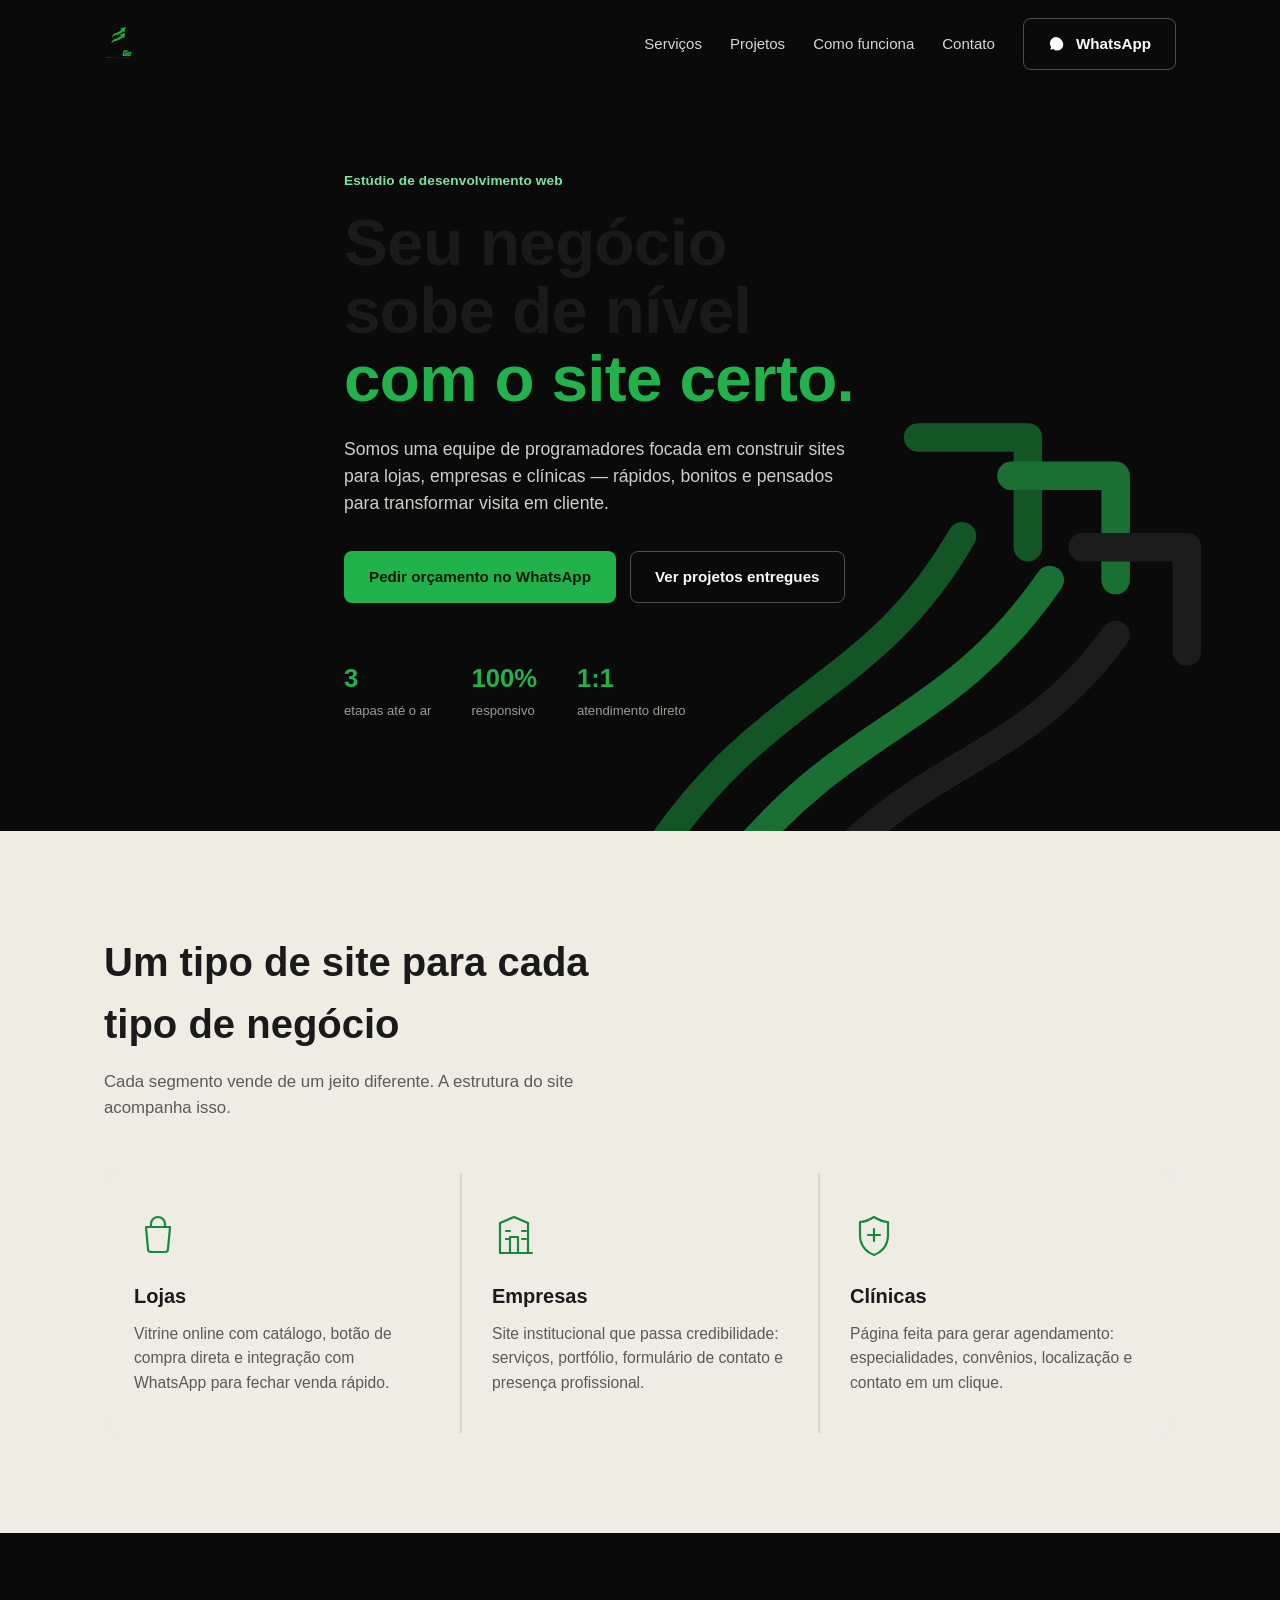
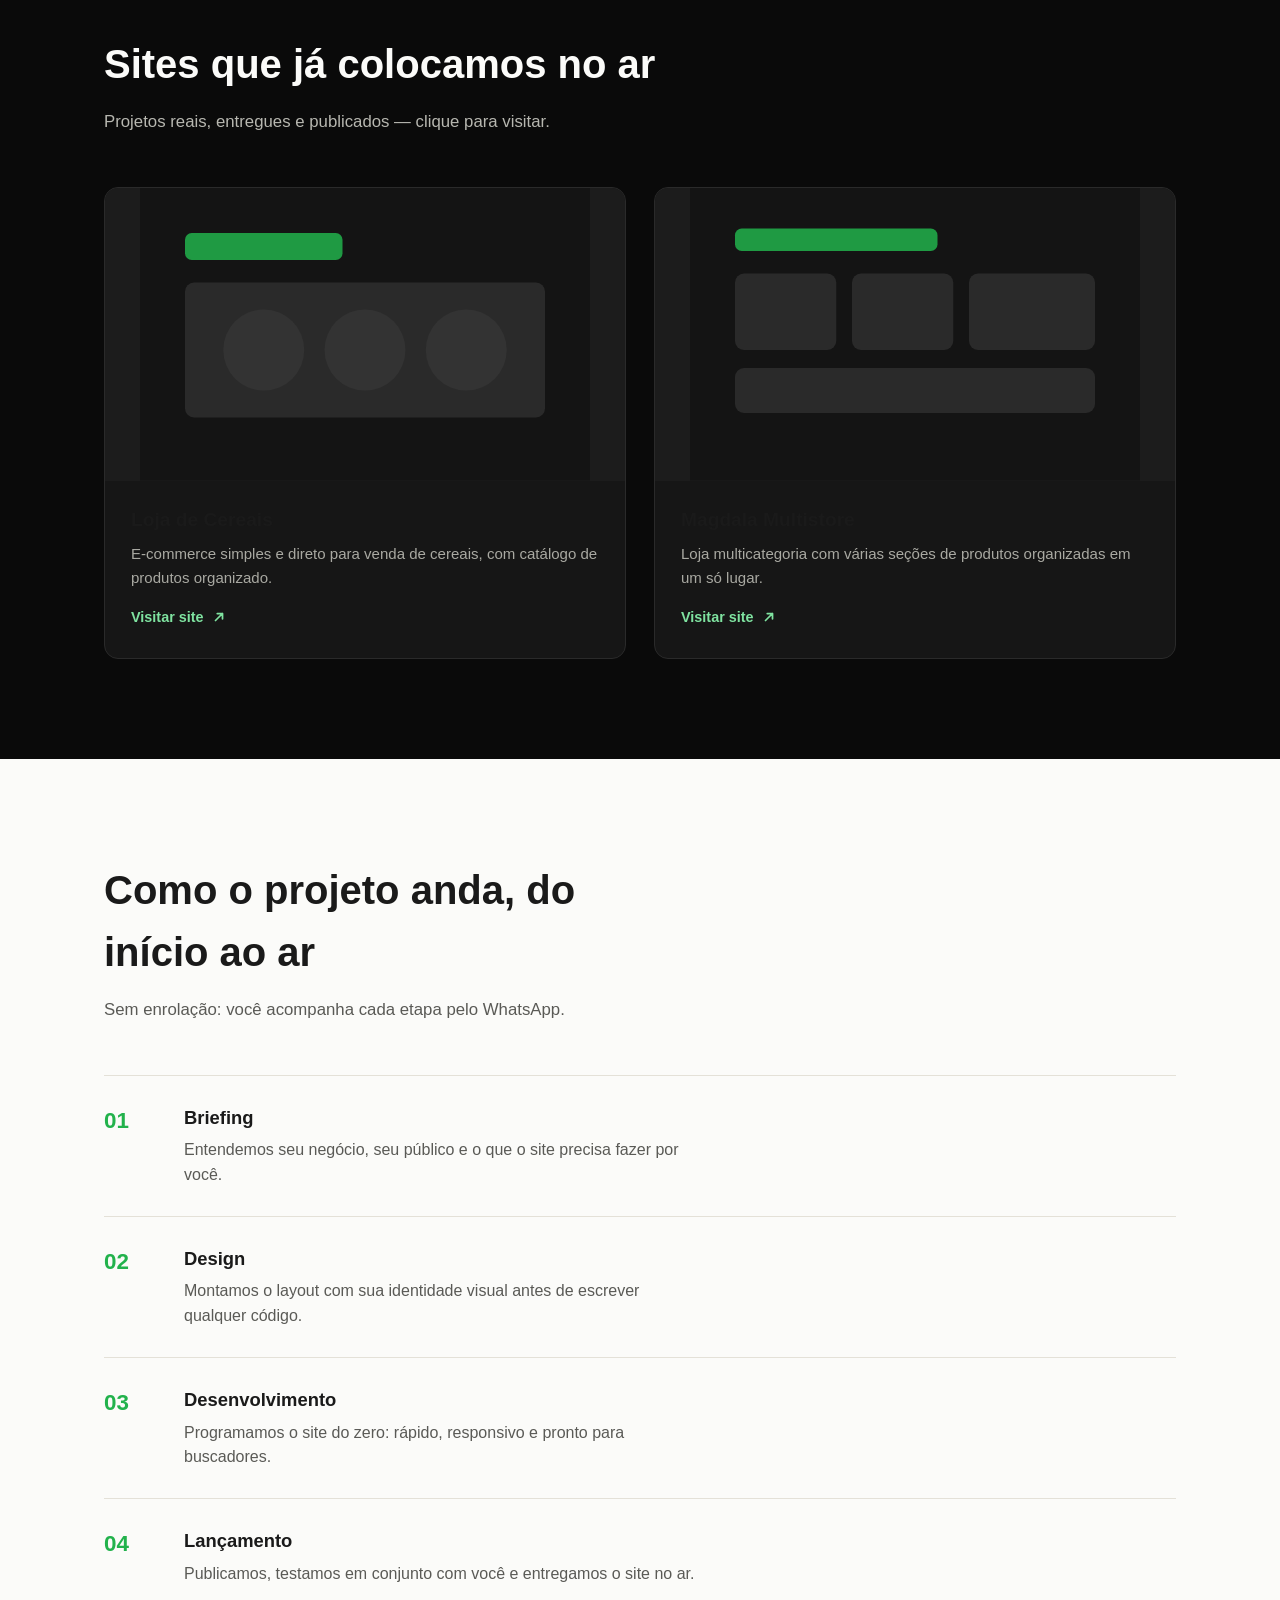
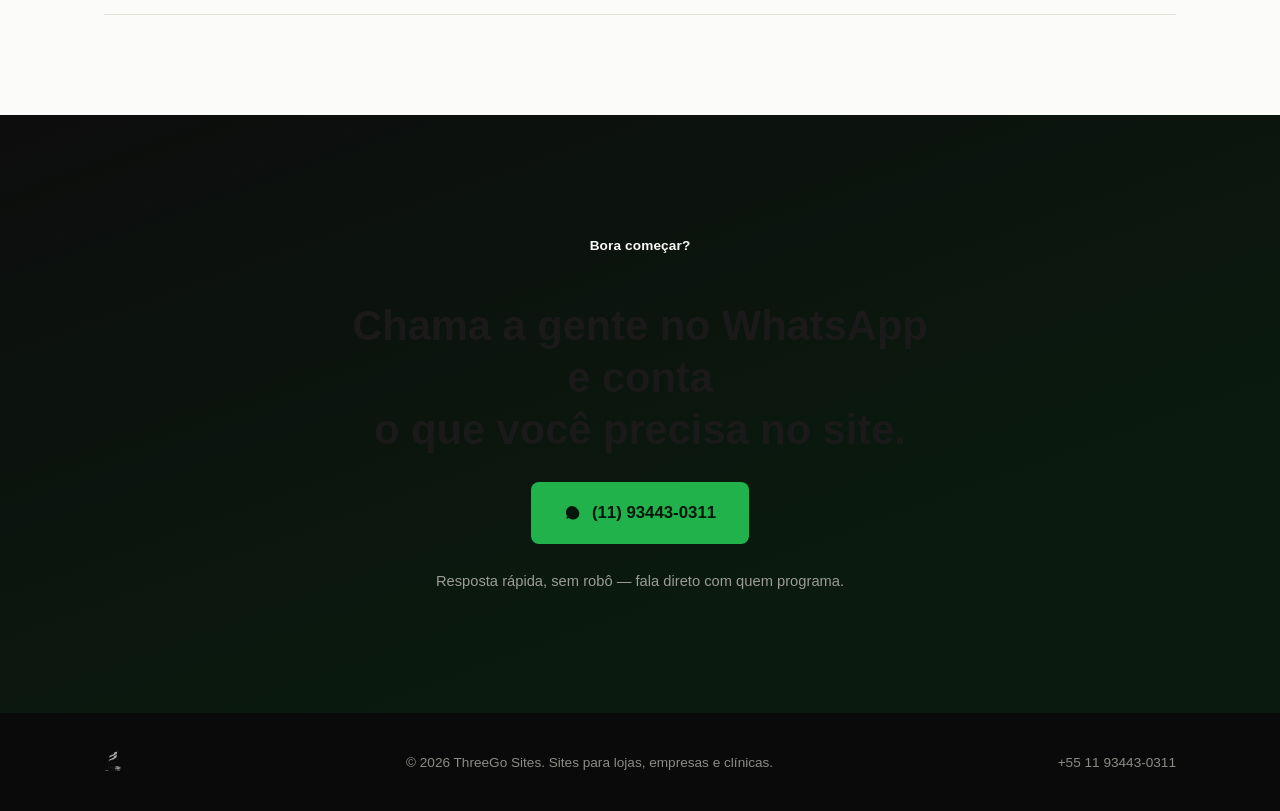
==== commit 586a61be: "Update index.html" ====
--- a/index.html
+++ b/index.html
@@ -5,10 +5,10 @@
 <meta name="viewport" content="width=device-width, initial-scale=1.0">
 <title>ThreeGo Sites — Sites que fazem seu negócio subir</title>
 <meta name="description" content="ThreeGo Sites cria sites para lojas, empresas e clínicas. Design rápido, moderno e feito para vender. Fale com a gente no WhatsApp.">
-<link rel="icon" type="image/png" sizes="32x32" href="assets/favicon-32.png">
-<link rel="icon" type="image/png" sizes="192x192" href="assets/favicon-192.png">
-<link rel="icon" type="image/png" sizes="512x512" href="assets/favicon-512.png">
-<link rel="apple-touch-icon" href="assets/apple-touch-icon.png">
+<link rel="icon" type="image/png" sizes="32x32" href="favicon-32.png">
+<link rel="icon" type="image/png" sizes="192x192" href="favicon-192.png">
+<link rel="icon" type="image/png" sizes="512x512" href="favicon-512.png">
+<link rel="apple-touch-icon" href="apple-touch-icon.png">
 <link rel="preconnect" href="https://fonts.googleapis.com">
 <link rel="preconnect" href="https://fonts.gstatic.com" crossorigin>
 <link href="https://fonts.googleapis.com/css2?family=Archivo:wght@500;700;900&family=IBM+Plex+Sans:wght@400;500;600&display=swap" rel="stylesheet">
@@ -41,7 +41,7 @@
 <header id="siteHeader" class="site-header">
   <div class="wrap header-inner">
     <a href="#top" class="brand">
-      <img src="assets/logo-transparent-full.png" alt="ThreeGo Sites" class="brand-mark">
+      <img src="logo-transparent-full.png" alt="ThreeGo Sites" class="brand-mark">
     </a>
     <nav class="main-nav" id="mainNav">
       <a href="#servicos">Serviços</a>
@@ -247,7 +247,7 @@
 
 <footer class="site-footer">
   <div class="wrap footer-inner">
-    <img src="assets/logo-transparent-full.png" alt="ThreeGo Sites" class="footer-mark">
+    <img src="logo-transparent-full.png" alt="ThreeGo Sites" class="footer-mark">
     <p>© <span id="year"></span> ThreeGo Sites. Sites para lojas, empresas e clínicas.</p>
     <a href="https://wa.me/5511934430311" target="_blank" rel="noopener">+55 11 93443-0311</a>
   </div>
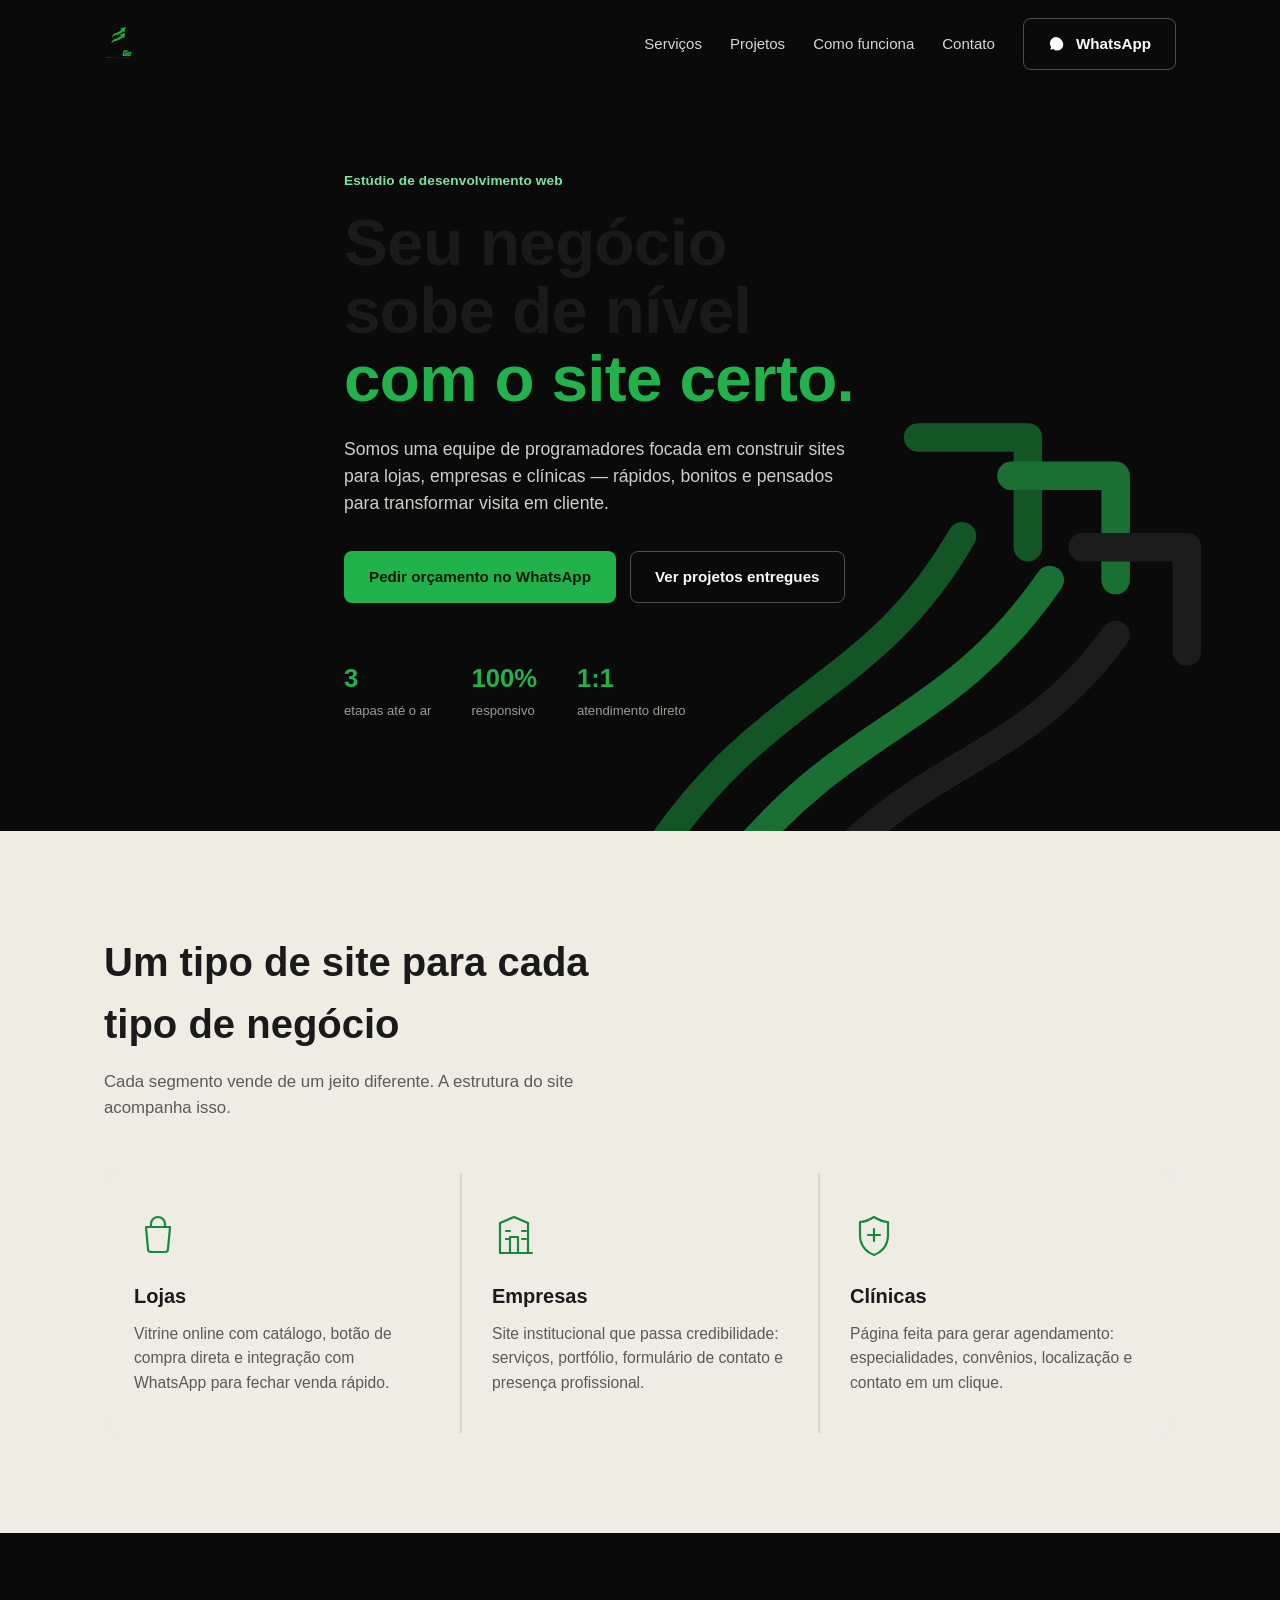
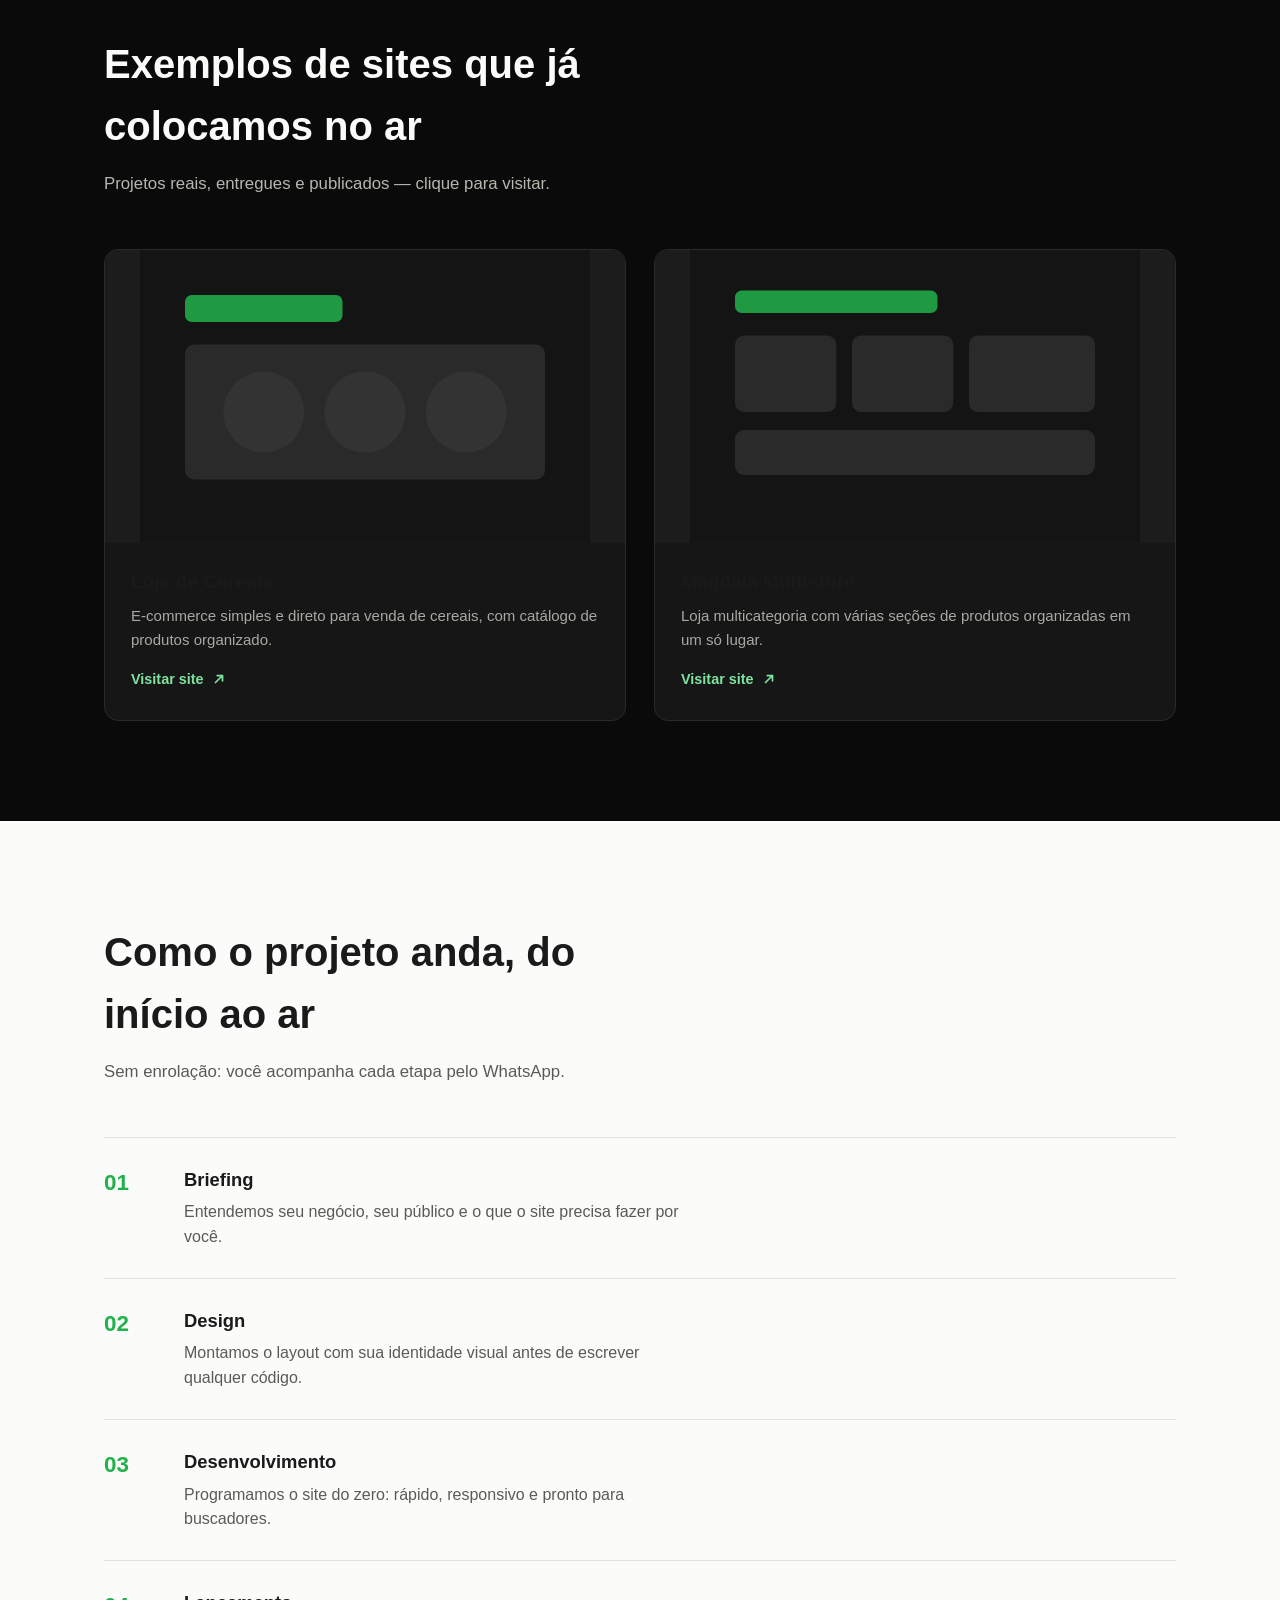
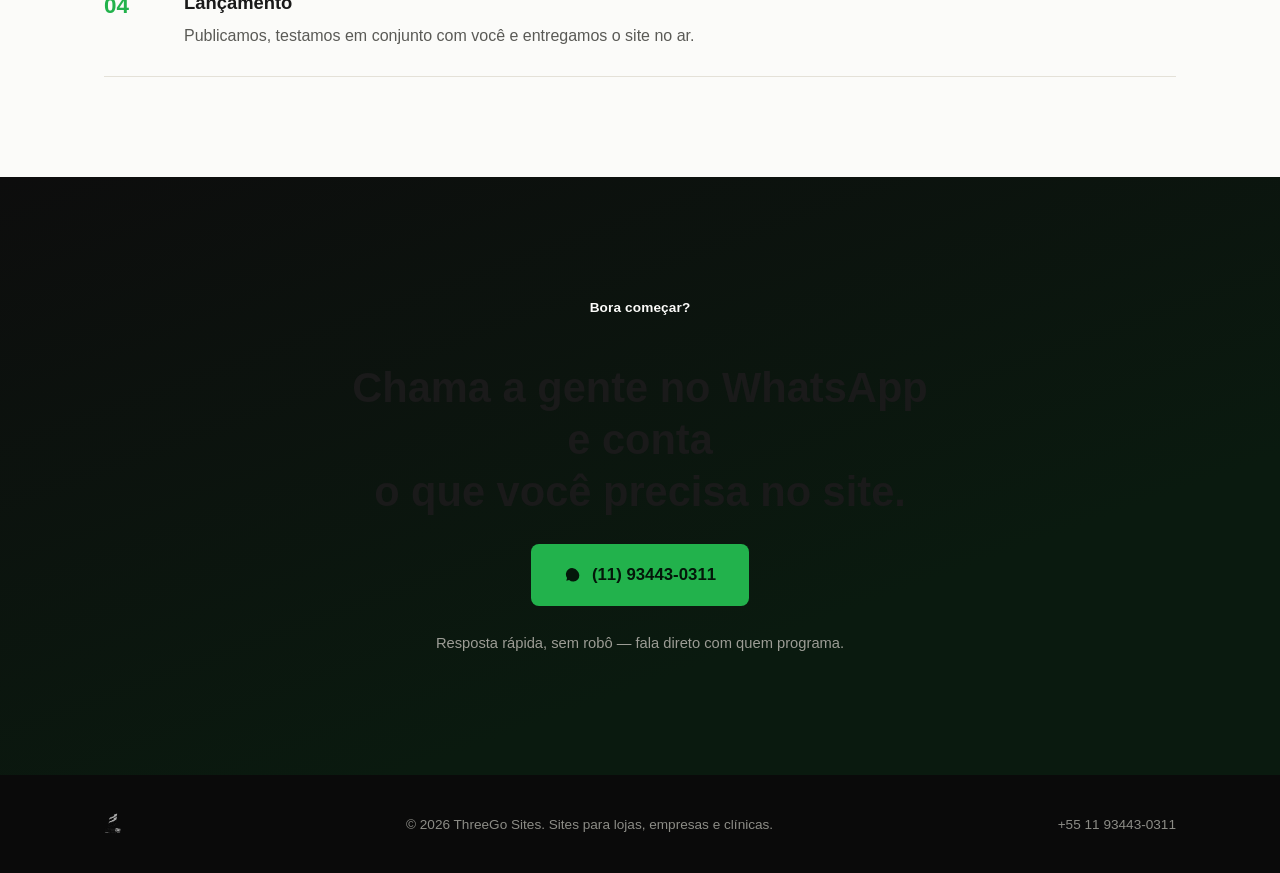
==== commit 1cff9061: "Update portfolio section heading text" ====
--- a/index.html
+++ b/index.html
@@ -136,7 +136,7 @@
   <section class="portfolio" id="portfolio">
     <div class="wrap">
       <div class="section-head section-head-light">
-        <h2 data-reveal>Sites que já colocamos no ar</h2>
+        <h2 data-reveal>Exemplos de sites que já colocamos no ar</h2>
         <p data-reveal>Projetos reais, entregues e publicados — clique para visitar.</p>
       </div>
 
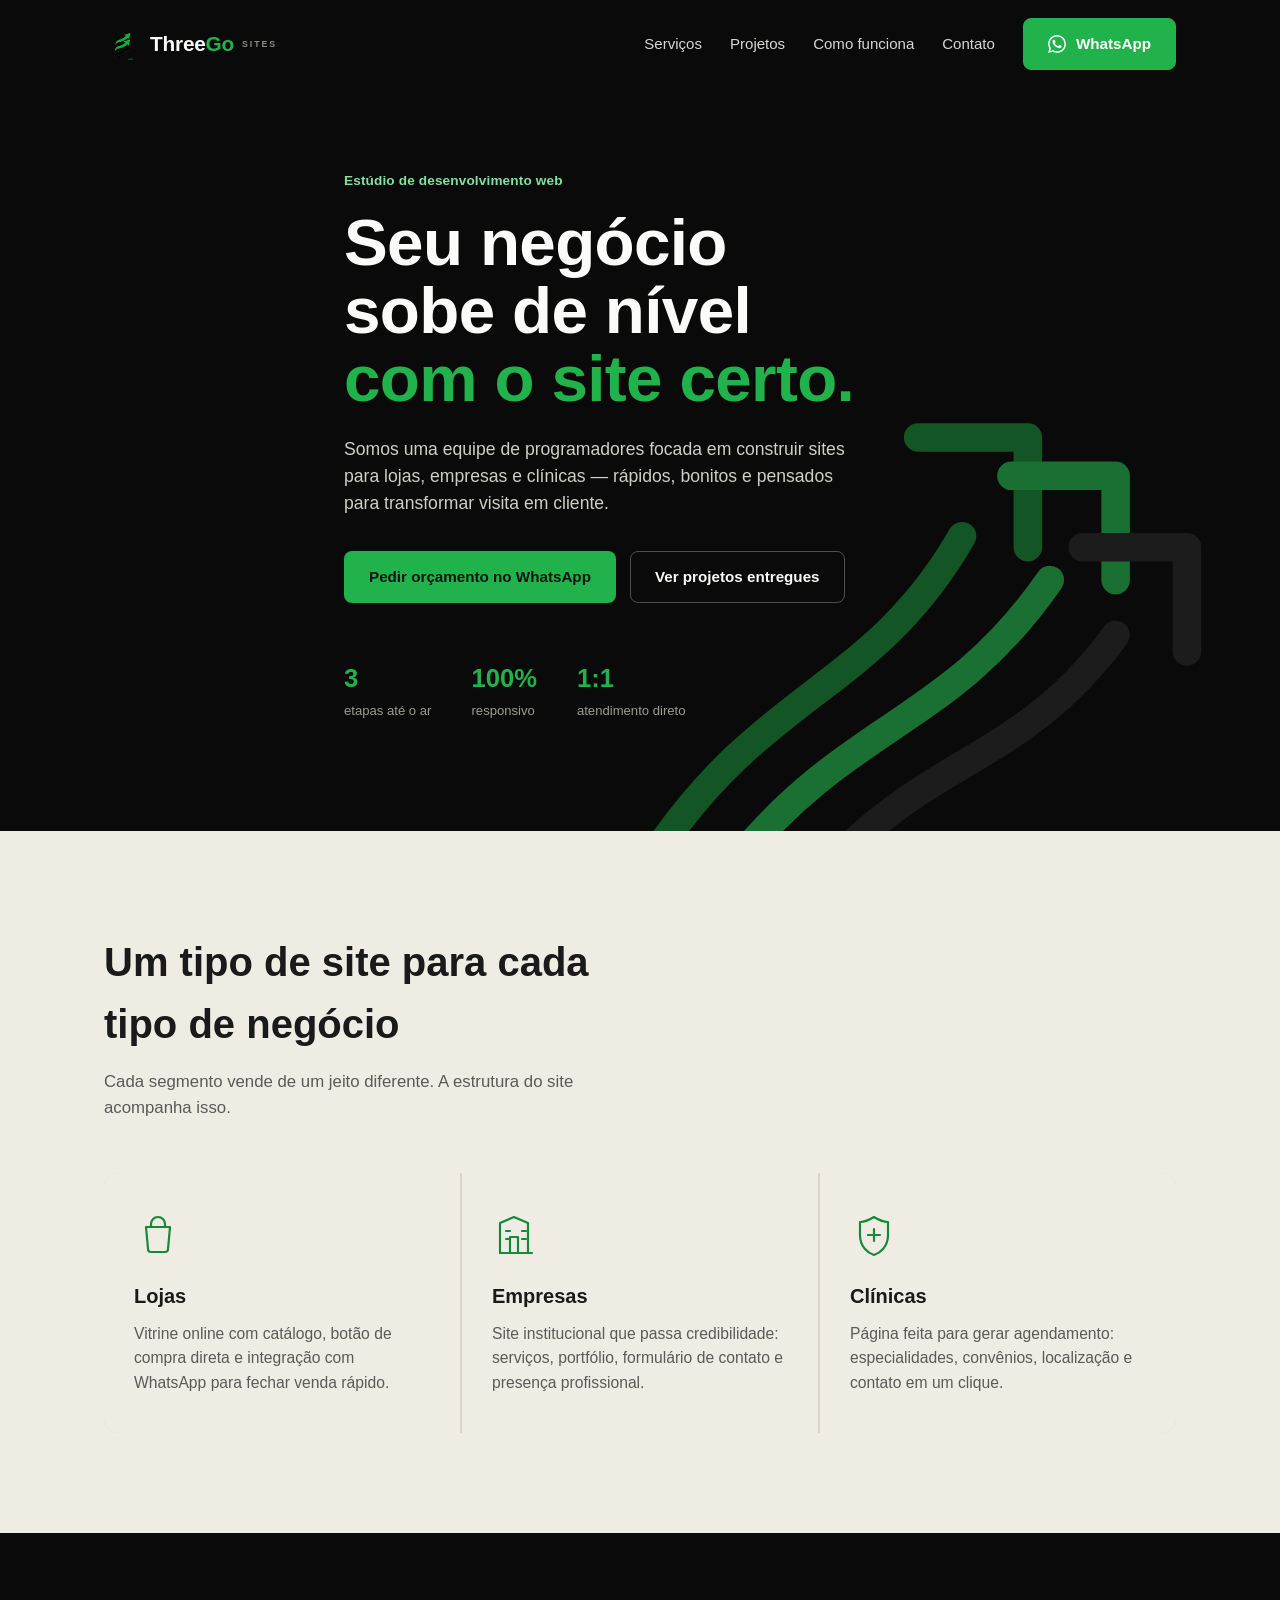
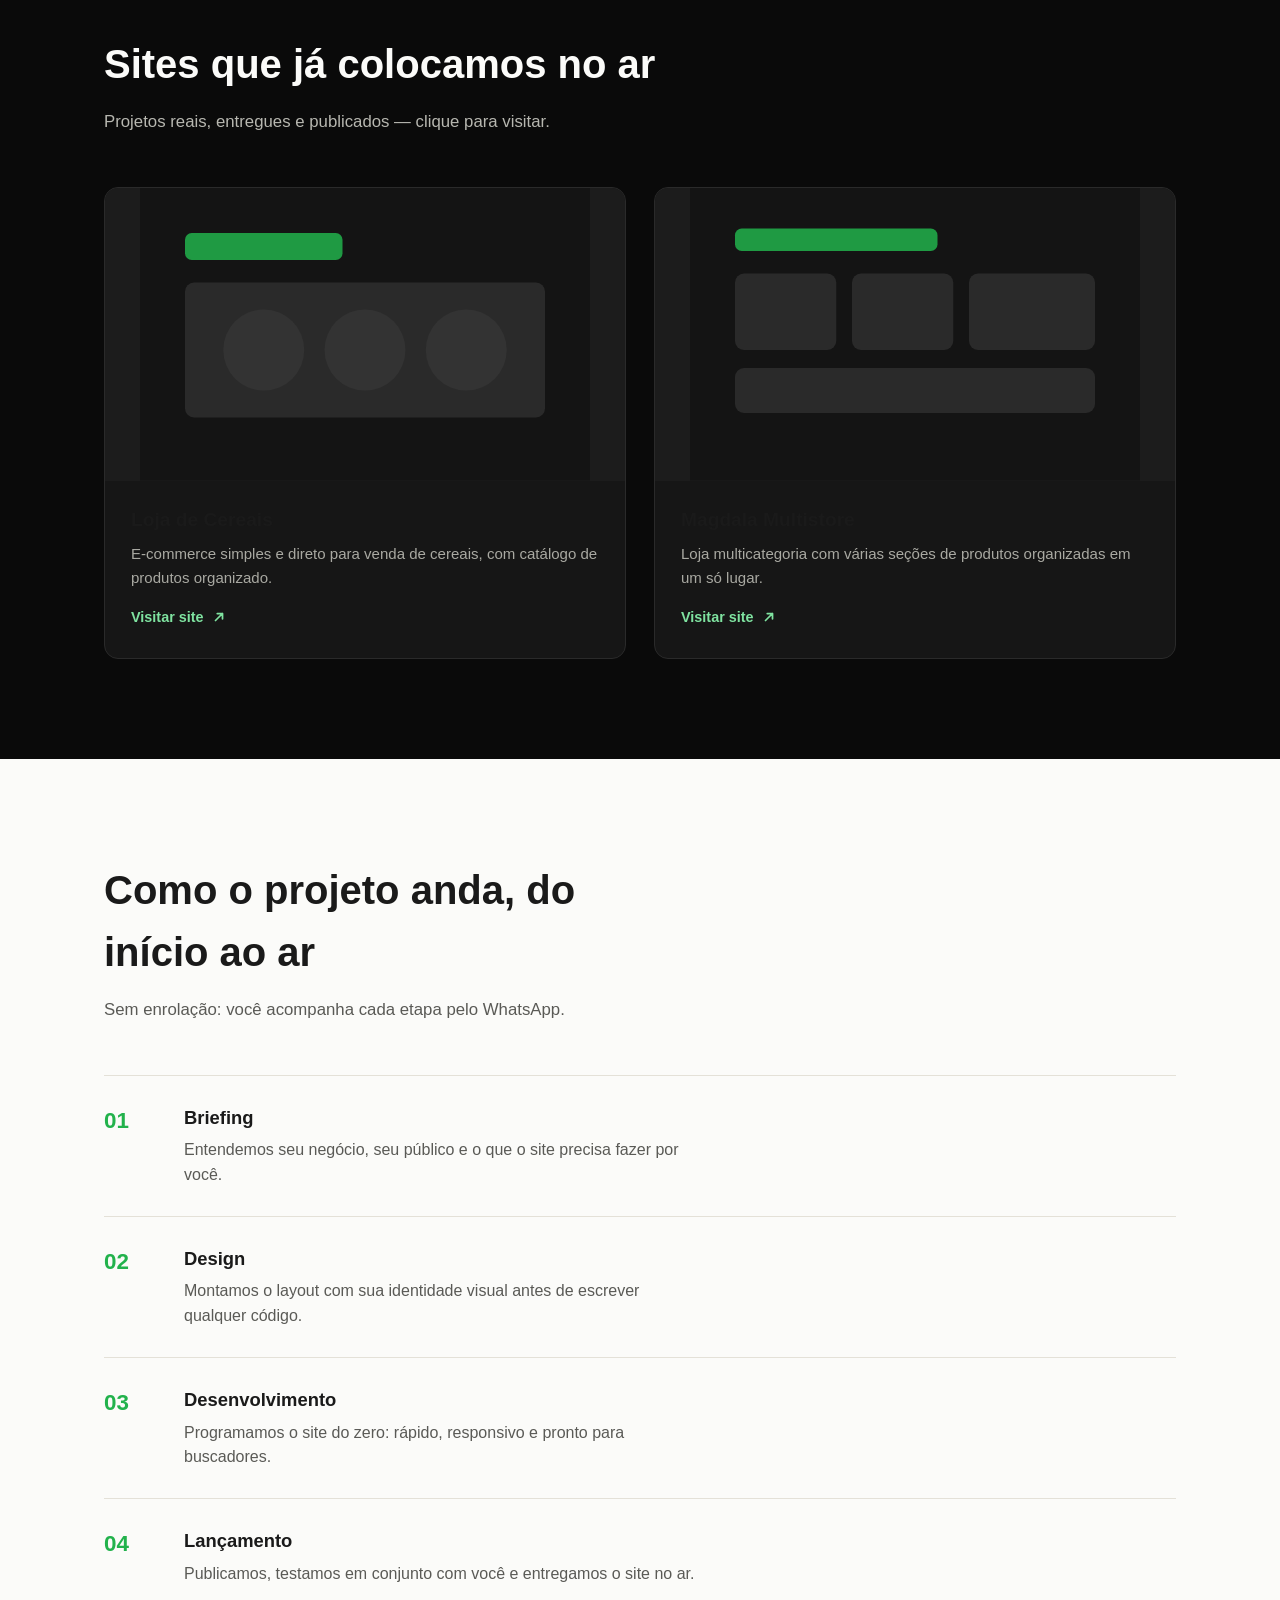
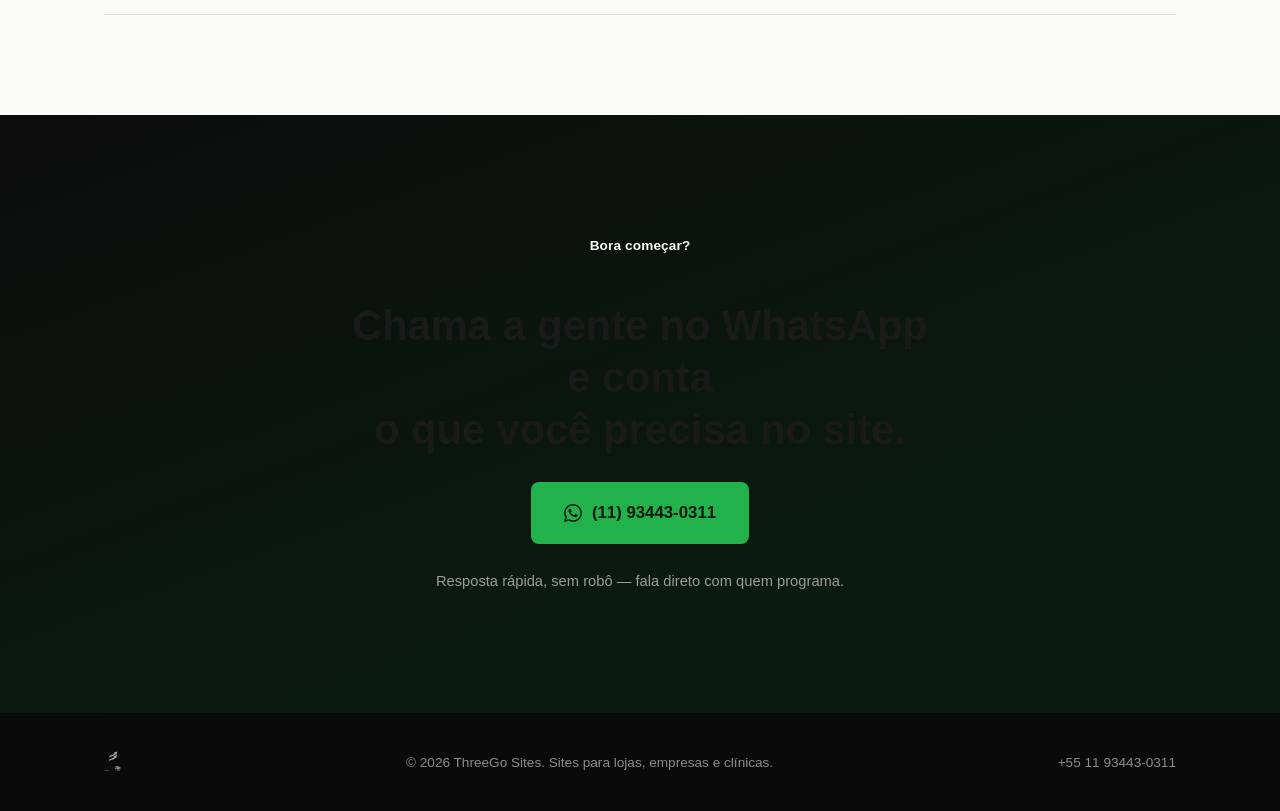
==== commit 68b57bb0: "Add files via upload" ====
--- a/index.html
+++ b/index.html
@@ -41,7 +41,8 @@
 <header id="siteHeader" class="site-header">
   <div class="wrap header-inner">
     <a href="#top" class="brand">
-      <img src="logo-transparent-full.png" alt="ThreeGo Sites" class="brand-mark">
+      <img src="favicon-512.png" alt="" class="brand-icon">
+      <span class="brand-word">Three<span class="brand-word-accent">Go</span><small>Sites</small></span>
     </a>
     <nav class="main-nav" id="mainNav">
       <a href="#servicos">Serviços</a>
@@ -50,7 +51,7 @@
       <a href="#contato">Contato</a>
     </nav>
     <a class="btn btn-whats btn-header" href="https://wa.me/5511934430311?text=Ol%C3%A1%2C%20vim%20pelo%20site%20da%20ThreeGo%20Sites%20e%20quero%20fazer%20um%20or%C3%A7amento!" target="_blank" rel="noopener">
-      <svg viewBox="0 0 24 24" class="ico-whats"><path d="M17.6 6.3A8 8 0 0 0 4.1 16l-1 3.6 3.7-1A8 8 0 1 0 17.6 6.3Z"/></svg>
+      <svg viewBox="0 0 24 24" class="ico-whats"><path d="M17.472 14.382c-.297-.149-1.758-.867-2.03-.967-.273-.099-.471-.148-.67.15-.197.297-.767.966-.94 1.164-.173.199-.347.223-.644.075-.297-.15-1.255-.463-2.39-1.475-.883-.788-1.48-1.761-1.653-2.059-.173-.297-.018-.458.13-.606.134-.133.298-.347.446-.52.149-.174.198-.298.298-.497.099-.198.05-.371-.025-.52-.075-.149-.669-1.612-.916-2.207-.242-.579-.487-.5-.669-.51-.173-.008-.371-.01-.57-.01-.198 0-.52.074-.792.372-.272.297-1.04 1.016-1.04 2.479 0 1.462 1.065 2.875 1.213 3.074.149.198 2.096 3.2 5.077 4.487.709.306 1.262.489 1.694.625.712.227 1.36.195 1.871.118.571-.085 1.758-.719 2.006-1.413.248-.694.248-1.289.173-1.413-.074-.124-.272-.198-.57-.347m-5.421 7.403h-.004a9.87 9.87 0 0 1-5.031-1.378l-.361-.214-3.741.982.998-3.648-.235-.374a9.86 9.86 0 0 1-1.51-5.26c.001-5.45 4.436-9.884 9.888-9.884 2.64 0 5.122 1.03 6.988 2.898a9.825 9.825 0 0 1 2.893 6.994c-.003 5.45-4.437 9.884-9.885 9.884m8.413-18.297A11.815 11.815 0 0 0 12.05 0C5.495 0 .16 5.335.157 11.892c0 2.096.547 4.142 1.588 5.945L.057 24l6.305-1.654a11.882 11.882 0 0 0 5.683 1.448h.005c6.554 0 11.89-5.335 11.893-11.893a11.821 11.821 0 0 0-3.48-8.413"/></svg>
       WhatsApp
     </a>
     <button class="nav-toggle" id="navToggle" aria-label="Abrir menu" aria-expanded="false">
@@ -136,7 +137,7 @@
   <section class="portfolio" id="portfolio">
     <div class="wrap">
       <div class="section-head section-head-light">
-        <h2 data-reveal>Exemplos de sites que já colocamos no ar</h2>
+        <h2 data-reveal>Sites que já colocamos no ar</h2>
         <p data-reveal>Projetos reais, entregues e publicados — clique para visitar.</p>
       </div>
 
@@ -236,7 +237,7 @@
       <h2 data-reveal>Chama a gente no WhatsApp e conta<br>o que você precisa no site.</h2>
       <a class="btn btn-primary btn-lg" data-reveal
          href="https://wa.me/5511934430311?text=Ol%C3%A1%2C%20quero%20fazer%20um%20site%20com%20a%20ThreeGo%20Sites!" target="_blank" rel="noopener">
-        <svg viewBox="0 0 24 24" class="ico-whats"><path d="M17.6 6.3A8 8 0 0 0 4.1 16l-1 3.6 3.7-1A8 8 0 1 0 17.6 6.3Z"/></svg>
+        <svg viewBox="0 0 24 24" class="ico-whats"><path d="M17.472 14.382c-.297-.149-1.758-.867-2.03-.967-.273-.099-.471-.148-.67.15-.197.297-.767.966-.94 1.164-.173.199-.347.223-.644.075-.297-.15-1.255-.463-2.39-1.475-.883-.788-1.48-1.761-1.653-2.059-.173-.297-.018-.458.13-.606.134-.133.298-.347.446-.52.149-.174.198-.298.298-.497.099-.198.05-.371-.025-.52-.075-.149-.669-1.612-.916-2.207-.242-.579-.487-.5-.669-.51-.173-.008-.371-.01-.57-.01-.198 0-.52.074-.792.372-.272.297-1.04 1.016-1.04 2.479 0 1.462 1.065 2.875 1.213 3.074.149.198 2.096 3.2 5.077 4.487.709.306 1.262.489 1.694.625.712.227 1.36.195 1.871.118.571-.085 1.758-.719 2.006-1.413.248-.694.248-1.289.173-1.413-.074-.124-.272-.198-.57-.347m-5.421 7.403h-.004a9.87 9.87 0 0 1-5.031-1.378l-.361-.214-3.741.982.998-3.648-.235-.374a9.86 9.86 0 0 1-1.51-5.26c.001-5.45 4.436-9.884 9.888-9.884 2.64 0 5.122 1.03 6.988 2.898a9.825 9.825 0 0 1 2.893 6.994c-.003 5.45-4.437 9.884-9.885 9.884m8.413-18.297A11.815 11.815 0 0 0 12.05 0C5.495 0 .16 5.335.157 11.892c0 2.096.547 4.142 1.588 5.945L.057 24l6.305-1.654a11.882 11.882 0 0 0 5.683 1.448h.005c6.554 0 11.89-5.335 11.893-11.893a11.821 11.821 0 0 0-3.48-8.413"/></svg>
         (11) 93443-0311
       </a>
       <p class="contact-note" data-reveal>Resposta rápida, sem robô — fala direto com quem programa.</p>
@@ -258,7 +259,7 @@
    href="https://wa.me/5511934430311?text=Ol%C3%A1%2C%20vim%20pelo%20site%20e%20quero%20saber%20mais!"
    target="_blank" rel="noopener" aria-label="Falar no WhatsApp">
   <span class="whats-float-ring"></span>
-  <svg viewBox="0 0 24 24" class="ico-whats"><path d="M17.6 6.3A8 8 0 0 0 4.1 16l-1 3.6 3.7-1A8 8 0 1 0 17.6 6.3Z"/></svg>
+  <svg viewBox="0 0 24 24" class="ico-whats"><path d="M17.472 14.382c-.297-.149-1.758-.867-2.03-.967-.273-.099-.471-.148-.67.15-.197.297-.767.966-.94 1.164-.173.199-.347.223-.644.075-.297-.15-1.255-.463-2.39-1.475-.883-.788-1.48-1.761-1.653-2.059-.173-.297-.018-.458.13-.606.134-.133.298-.347.446-.52.149-.174.198-.298.298-.497.099-.198.05-.371-.025-.52-.075-.149-.669-1.612-.916-2.207-.242-.579-.487-.5-.669-.51-.173-.008-.371-.01-.57-.01-.198 0-.52.074-.792.372-.272.297-1.04 1.016-1.04 2.479 0 1.462 1.065 2.875 1.213 3.074.149.198 2.096 3.2 5.077 4.487.709.306 1.262.489 1.694.625.712.227 1.36.195 1.871.118.571-.085 1.758-.719 2.006-1.413.248-.694.248-1.289.173-1.413-.074-.124-.272-.198-.57-.347m-5.421 7.403h-.004a9.87 9.87 0 0 1-5.031-1.378l-.361-.214-3.741.982.998-3.648-.235-.374a9.86 9.86 0 0 1-1.51-5.26c.001-5.45 4.436-9.884 9.888-9.884 2.64 0 5.122 1.03 6.988 2.898a9.825 9.825 0 0 1 2.893 6.994c-.003 5.45-4.437 9.884-9.885 9.884m8.413-18.297A11.815 11.815 0 0 0 12.05 0C5.495 0 .16 5.335.157 11.892c0 2.096.547 4.142 1.588 5.945L.057 24l6.305-1.654a11.882 11.882 0 0 0 5.683 1.448h.005c6.554 0 11.89-5.335 11.893-11.893a11.821 11.821 0 0 0-3.48-8.413"/></svg>
 </a>
 
 <script src="script.js"></script>
--- a/style.css
+++ b/style.css
@@ -117,9 +117,18 @@
   box-shadow:0 1px 0 rgba(255,255,255,.06);
 }
 .header-inner{ display:flex; align-items:center; gap:28px; }
-.brand{ display:flex; align-items:center; margin-right:auto; }
-.brand-mark{ height:42px; width:auto; transition:height var(--dur-s) var(--ease); }
-.site-header.is-scrolled .brand-mark{ height:34px; }
+.brand{ display:flex; align-items:center; gap:10px; margin-right:auto; }
+.brand-icon{ height:36px; width:auto; transition:height var(--dur-s) var(--ease); }
+.site-header.is-scrolled .brand-icon{ height:30px; }
+.brand-word{
+  font-family:var(--font-display); font-weight:900; font-size:1.3rem;
+  color:var(--white); letter-spacing:-.01em;
+}
+.brand-word-accent{ color:var(--green); }
+.brand-word small{
+  display:inline-block; font-size:.42em; font-weight:600; letter-spacing:.22em;
+  color:#8c8c86; margin-left:8px; text-transform:uppercase; vertical-align:middle;
+}
 
 .main-nav{ display:flex; gap:28px; }
 .main-nav a{
@@ -170,8 +179,8 @@
 .btn-primary:hover{ background:var(--green-light); box-shadow:0 6px 22px rgba(34,178,76,.35); }
 .btn-ghost{ background:transparent; color:var(--white); border-color:rgba(255,255,255,.28); }
 .btn-ghost:hover{ border-color:var(--white); }
-.btn-whats{ background:transparent; color:var(--white); border-color:rgba(255,255,255,.28); }
-.btn-whats:hover{ border-color:var(--green); color:var(--green-light); }
+.btn-whats{ background:var(--green); color:#ffffff; border-color:var(--green); }
+.btn-whats:hover{ background:var(--green-dark); border-color:var(--green-dark); }
 .btn-lg{ padding:17px 32px; font-size:1.05rem; }
 .ico-whats{ width:18px; height:18px; fill:currentColor; }
 .ico-arrow{ width:14px; height:14px; stroke:currentColor; stroke-width:2; fill:none; stroke-linecap:round; stroke-linejoin:round; }
@@ -220,6 +229,7 @@
 }
 .eyebrow-light{ color:var(--white); opacity:.85; }
 .hero-title{
+  color:var(--white);
   font-size:clamp(2.4rem,5.4vw,4.1rem);
   font-weight:900; line-height:1.04; letter-spacing:-.01em;
   margin-bottom:22px;
